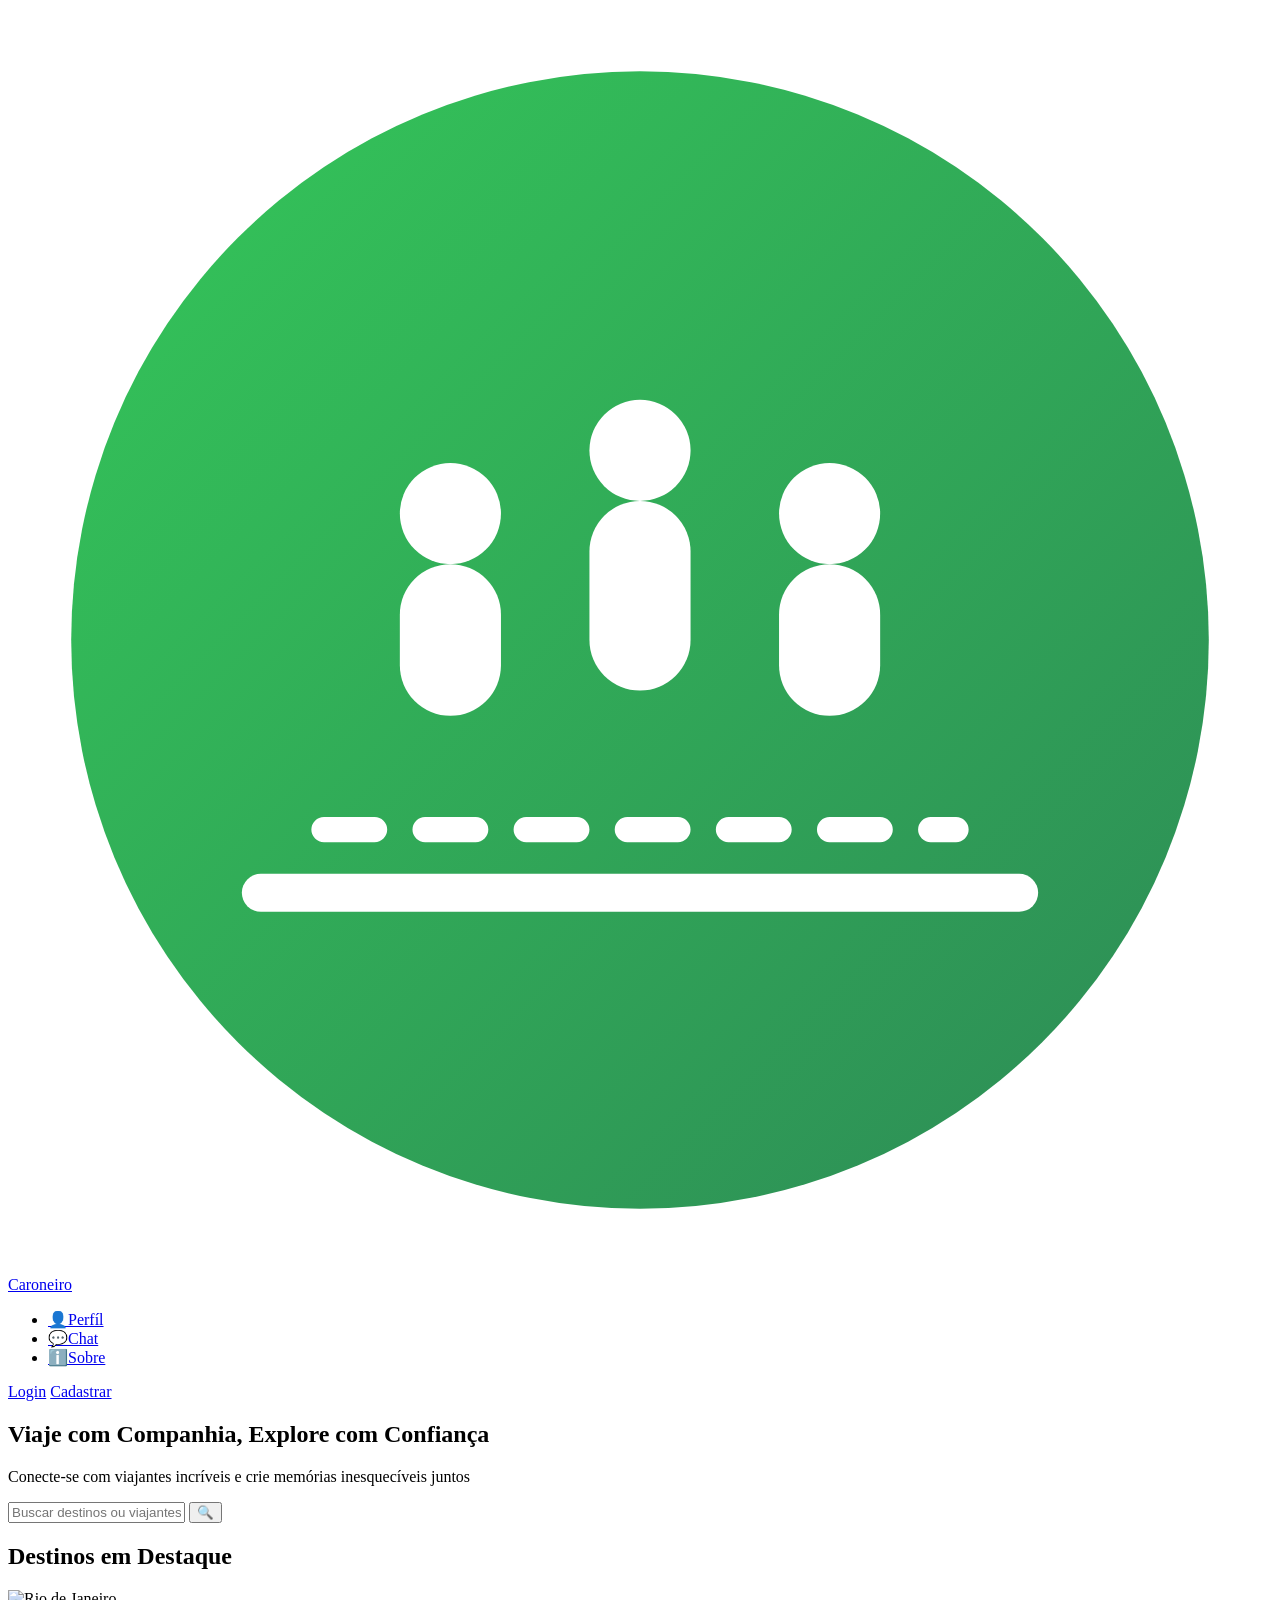
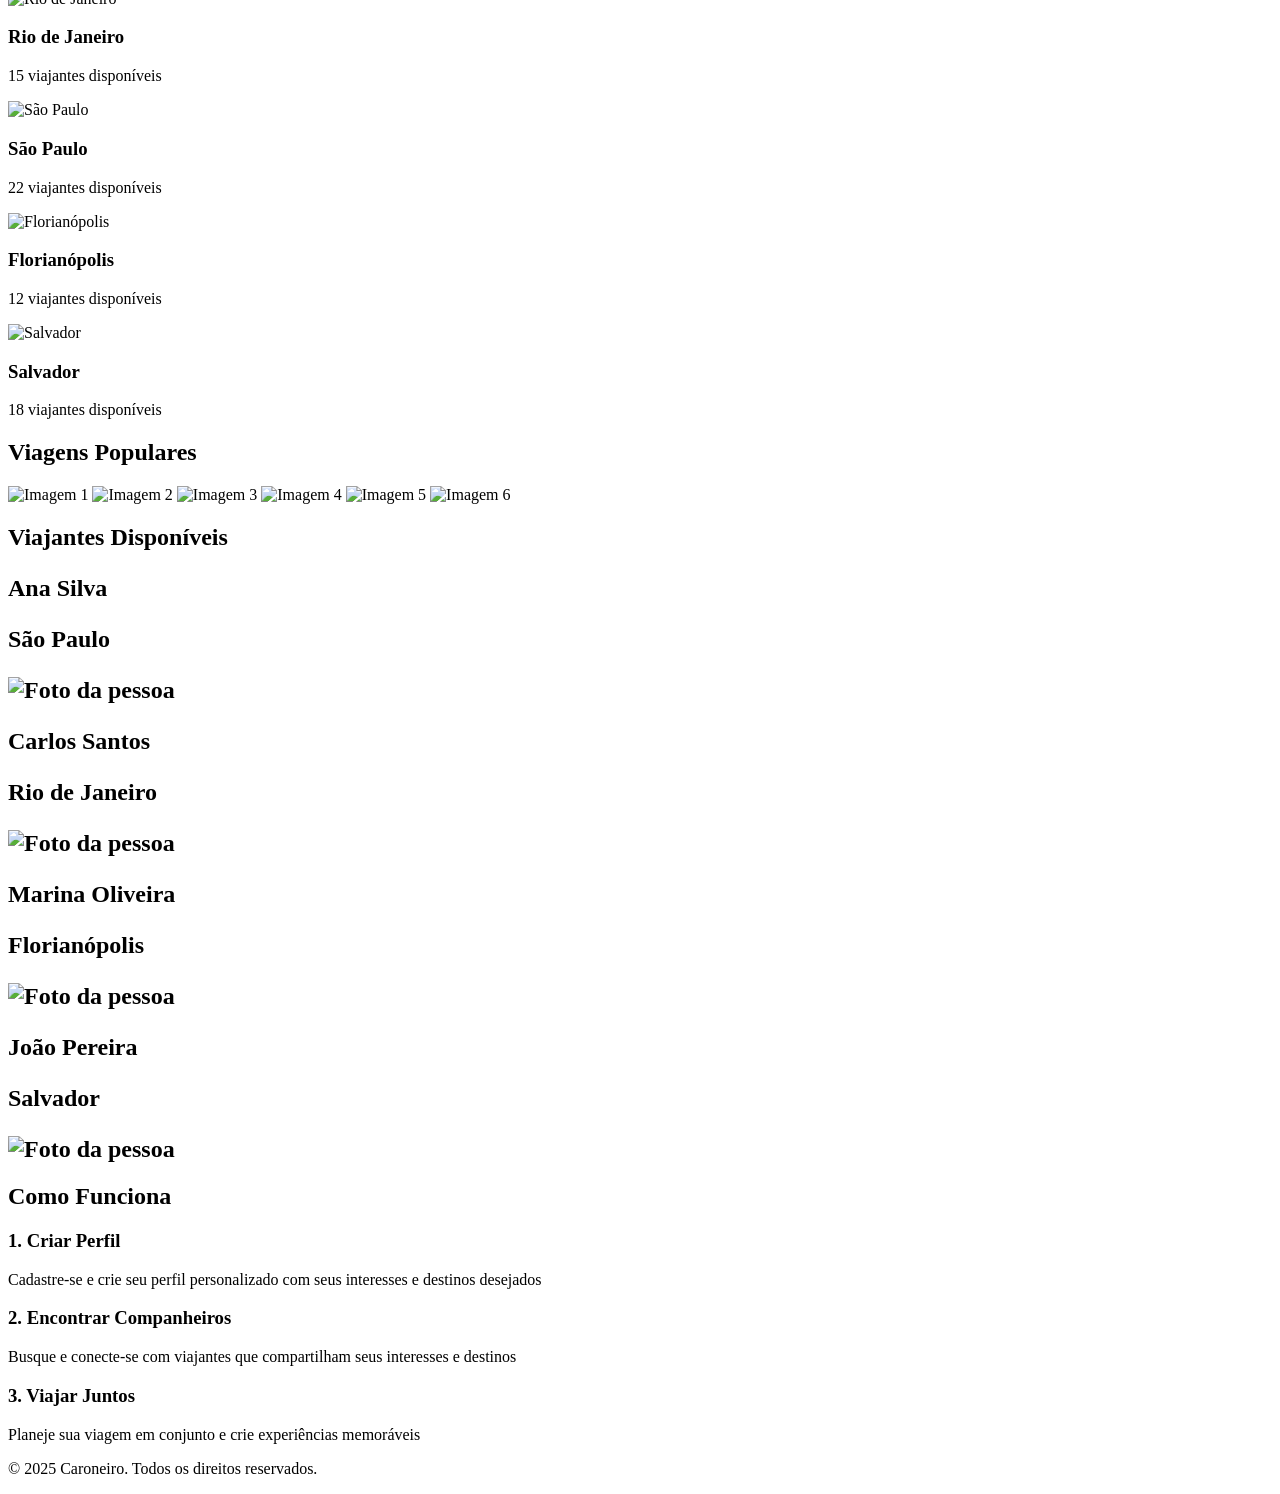
==== index.html @ 8390930e "Caroneiro 1.8" ====
<!DOCTYPE html>
<html lang="pt-br">
<head>
    <meta charset="UTF-8">
    <meta name="viewport" content="width=device-width, initial-scale=1.0">
    <title>Travel Companions - Encontre Companheiros de Viagem</title>
    <link rel="stylesheet" href="estilagem/css.css">
</head>
<body>
    <!-- Header -->
     <header>
        <div class="header-content">
            <a href="index.html" class="logo">
                <svg class="logo-svg" viewBox="0 0 100 100" fill="none" xmlns="http://www.w3.org/2000/svg">
                    <circle cx="50" cy="50" r="45" fill="url(#gradient)"/>
                    <circle cx="35" cy="40" r="4" fill="white"/>
                    <rect x="31" y="44" width="8" height="12" rx="4" fill="white"/>
                    <circle cx="50" cy="35" r="4" fill="white"/>
                    <rect x="46" y="39" width="8" height="15" rx="4" fill="white"/>
                    <circle cx="65" cy="40" r="4" fill="white"/>
                    <rect x="61" y="44" width="8" height="12" rx="4" fill="white"/>
                    <path d="M20 70 L80 70" stroke="white" stroke-width="3" stroke-linecap="round"/>
                    <path d="M25 65 L75 65" stroke="white" stroke-width="2" stroke-linecap="round" stroke-dasharray="4 4"/>
                    <defs>
                        <linearGradient id="gradient" x1="0%" y1="0%" x2="100%" y2="100%">
                            <stop offset="0%" stop-color="#34c759"/>
                            <stop offset="100%" stop-color="#2d8a56"/>
                        </linearGradient>
                    </defs>
                </svg>
                <div class="logo-text">Caroneiro</div>
            </a>

            <nav>
                <ul>
                    <li><a href="perfil.html"><span>👤</span><span>Perfíl</span></a></li>
                    <li><a href="chat.html"><span>💬</span><span>Chat</span></a></li>
                    <li><a href="Sobre-nos.html"><span>ℹ️</span><span>Sobre</span></a></li>
                </ul>
            </nav>

            <div class="header-buttons">
                <a href="login.html" class="btn-login">Login</a>
                <a href="cadastro.html" class="btn-cadastro">Cadastrar</a>
            </div>
        </div>
    </header>

    <!-- Banner Principal -->
    <section class="banner-principal">
        <div class="banner-content">
            <h1>Viaje com Companhia, Explore com Confiança</h1>
            <p>Conecte-se com viajantes incríveis e crie memórias inesquecíveis juntos</p>
            
            <!-- Campo de Busca -->
            <div class="search-container">
                <input type="text" placeholder="Buscar destinos ou viajantes...">
                <button type="submit">🔍</button>
            </div>
        </div>
    </section>

    <!-- Destinos em Destaque -->
    <section class="destinos-destaque">
        <h2>Destinos em Destaque</h2>
        <div class="container">
            <div class="destinos-grid">
                <div class="destino-card">
                    <img src="https://cdn.vaidepromo.com.br/blog/2024/09/Cristo-Redentor-Rio-de-Janeiro-min-1024x682.jpg" alt="Rio de Janeiro">
                    <h3>Rio de Janeiro</h3>
                    <p>15 viajantes disponíveis</p>
                </div>
                <div class="destino-card">
                    <img src="https://media.staticontent.com/media/pictures/09f6c604-fa70-401a-9257-89fcf38e07fb" alt="São Paulo">
                    <h3>São Paulo</h3>
                    <p>22 viajantes disponíveis</p>
                </div>
                <div class="destino-card">
                    <img src="https://cdn.jacadatravel.com/wp-content/uploads/2019/05/Florianopolis-AdobeStock_603394379-scaled.jpg" alt="Florianópolis">
                    <h3>Florianópolis</h3>
                    <p>12 viajantes disponíveis</p>
                </div>
                <div class="destino-card">
                    <img src="https://www.farejaviagens.com.br/wp-content/uploads/2024/10/Salvador-Submarino-Viagens.jpg" alt="Salvador">
                    <h3>Salvador</h3>
                    <p>18 viajantes disponíveis</p>
                </div>
            </div>
        </div>
    </section>

    <!-- Viagens Populares -->
    <section class="viagens-populares">
        <div class="container">
            <h2>Viagens Populares</h2>
            <div class="conteiner">
                <section class="imagens">
                    <img src="https://media.tacdn.com/media/attractions-splice-spp-674x446/11/7b/03/80.jpg" alt="Imagem 1">
                    <img src="https://www.portocidadaniaportuguesa.com.br/assets/userfiles/archives/60c0c3ee13c39.jpg" alt="Imagem 2">
                    <img src="https://oficinadeinverno.com.br/cdn/shop/articles/oficina-de-inverno-pontos-turisticos-da-italia-coliseu-capa.jpg?v=1660067717" alt="Imagem 3">
                    <img src="https://cdn.vaidepromo.com.br/blog/2024/09/Cristo-Redentor-Rio-de-Janeiro-min-1024x682.jpg" alt="Imagem 4">
                    <img src="https://uploads.dicasdaitalia.com.br/sites/11/2019/11/torre-de-pisa-1.jpg" alt="Imagem 5">
                    <img src="https://www.penaestrada.blog.br/wp-content/uploads/2022/10/pontos-turisticos-do-egito-09-1.jpg" alt="Imagem 6">
                </section>
            </div>
        </div>
    </section>
<h2>Viajantes Disponíveis</h2>
    <!-- Perfis de Viajantes -->
    <section class="viajantes-section">
        <div class="container">
            <h2
            <div class="conteiner-perfil">
                <div class="perfil">
                    <p>Ana Silva</p>
                    <p>São Paulo</p>
                    <img src="https://static1.purepeople.com.br/articles/9/21/73/19/@/2492864--tao-doce-tao-maravilhosa-a-mulher-mai-580x0-1.jpg" alt="Foto da pessoa">
                </div>
                <div class="perfil">
                    <p>Carlos Santos</p>
                    <p>Rio de Janeiro</p>
                    <img src="https://gente.globo.com/wp-content/uploads/2025/03/4877.png" alt="Foto da pessoa">
                </div>
                <div class="perfil">
                    <p>Marina Oliveira</p>
                    <p>Florianópolis</p>
                    <img src="https://midias.jornalcruzeiro.com.br/wp-content/uploads/2020/03/O-que-é-ser-mulher-hoje-0.jpg" alt="Foto da pessoa">
                </div>
                <div class="perfil">
                    <p>João Pereira</p>
                    <p>Salvador</p>
                    <img src="https://encrypted-tbn0.gstatic.com/images?q=tbn:ANd9GcSaquNCPHo40xSgj2l5QfnJ4BKVQ7A173AEHQ&s" alt="Foto da pessoa">
                </div>
            </div>
        </div>
    </section>

    <!-- Como Funciona -->
    <section class="sobre-nos">
        <h2>Como Funciona</h2>
        <div class="como-funciona">
            <div>
                <h3>1. Criar Perfil</h3>
                <p>Cadastre-se e crie seu perfil personalizado com seus interesses e destinos desejados</p>
            </div>
            <div>
                <h3>2. Encontrar Companheiros</h3>
                <p>Busque e conecte-se com viajantes que compartilham seus interesses e destinos</p>
            </div>
            <div>
                <h3>3. Viajar Juntos</h3>
                <p>Planeje sua viagem em conjunto e crie experiências memoráveis</p>
            </div>
        </div>
    </section>

    <!-- Footer -->
    <footer>
        <p>© 2025 Caroneiro. Todos os direitos reservados.</p>
    </footer>

    <script src="codagem/js.js"></script>
</body>
</html>
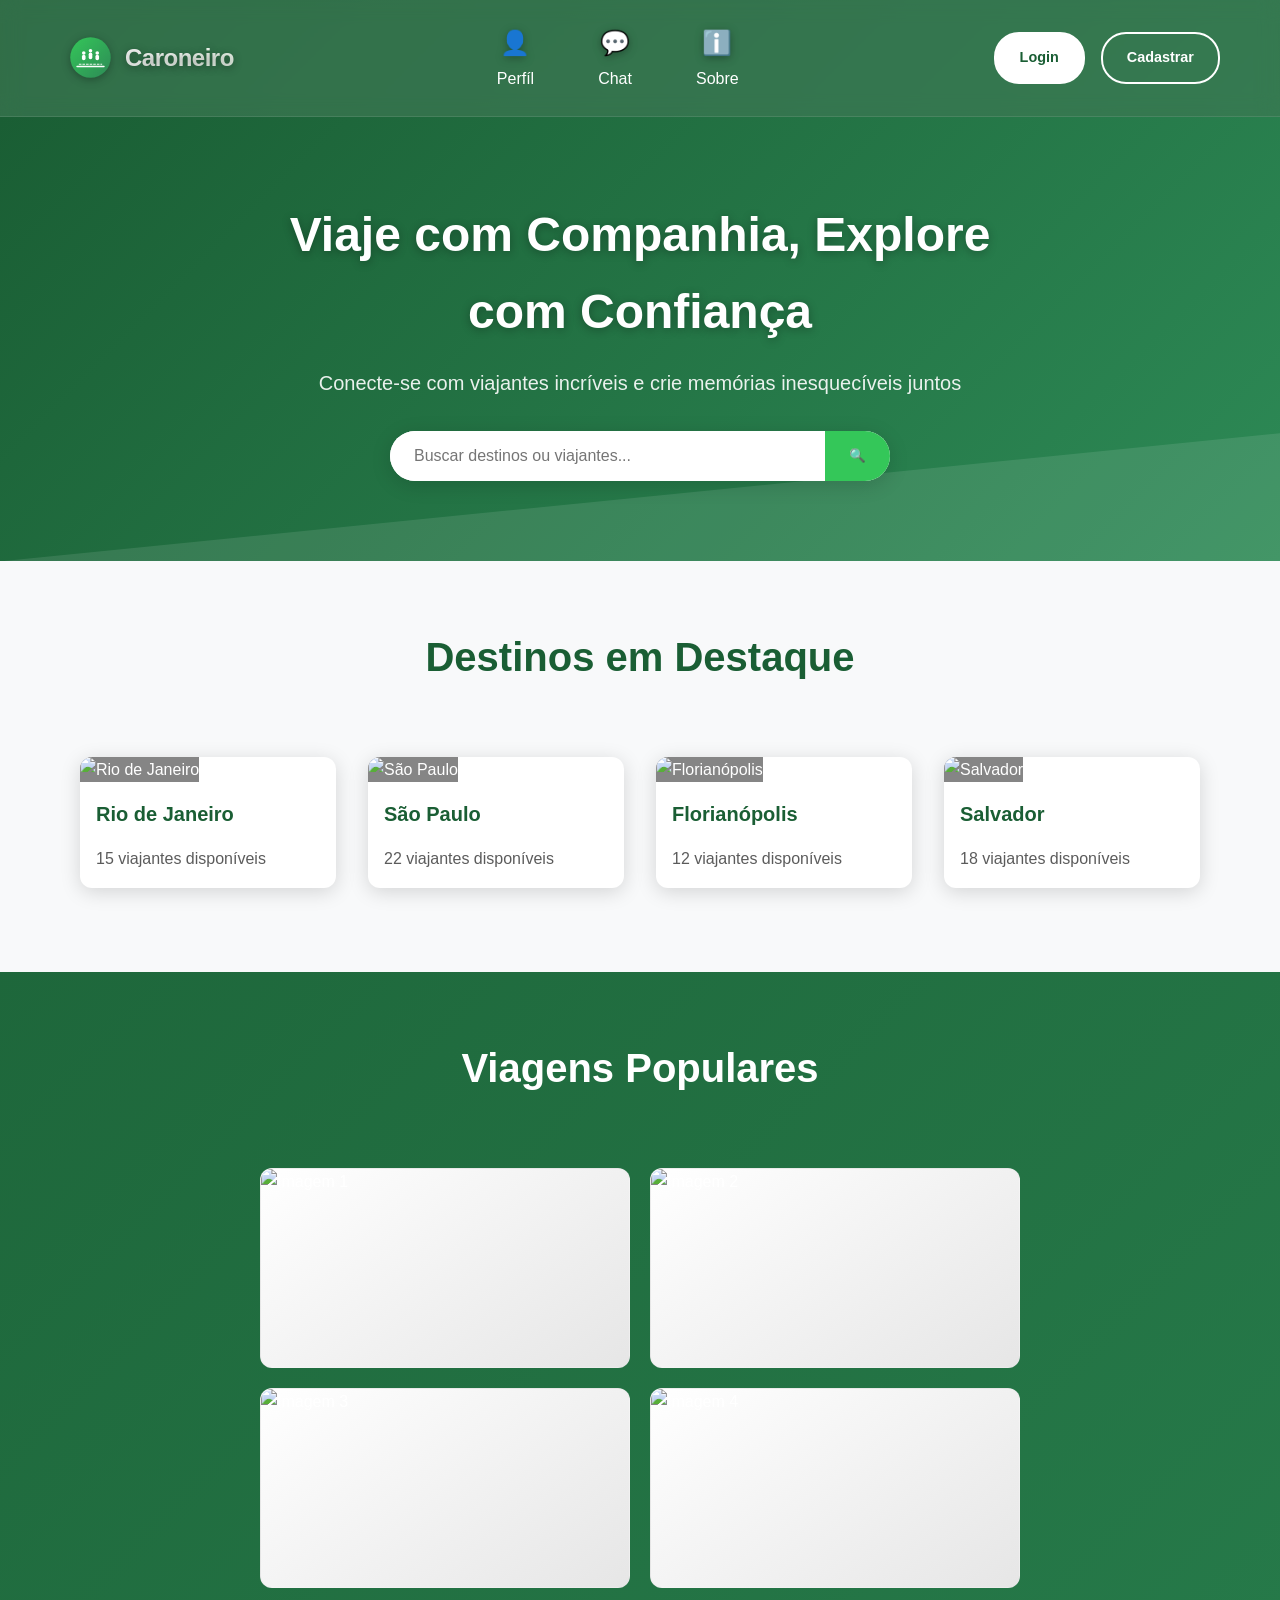
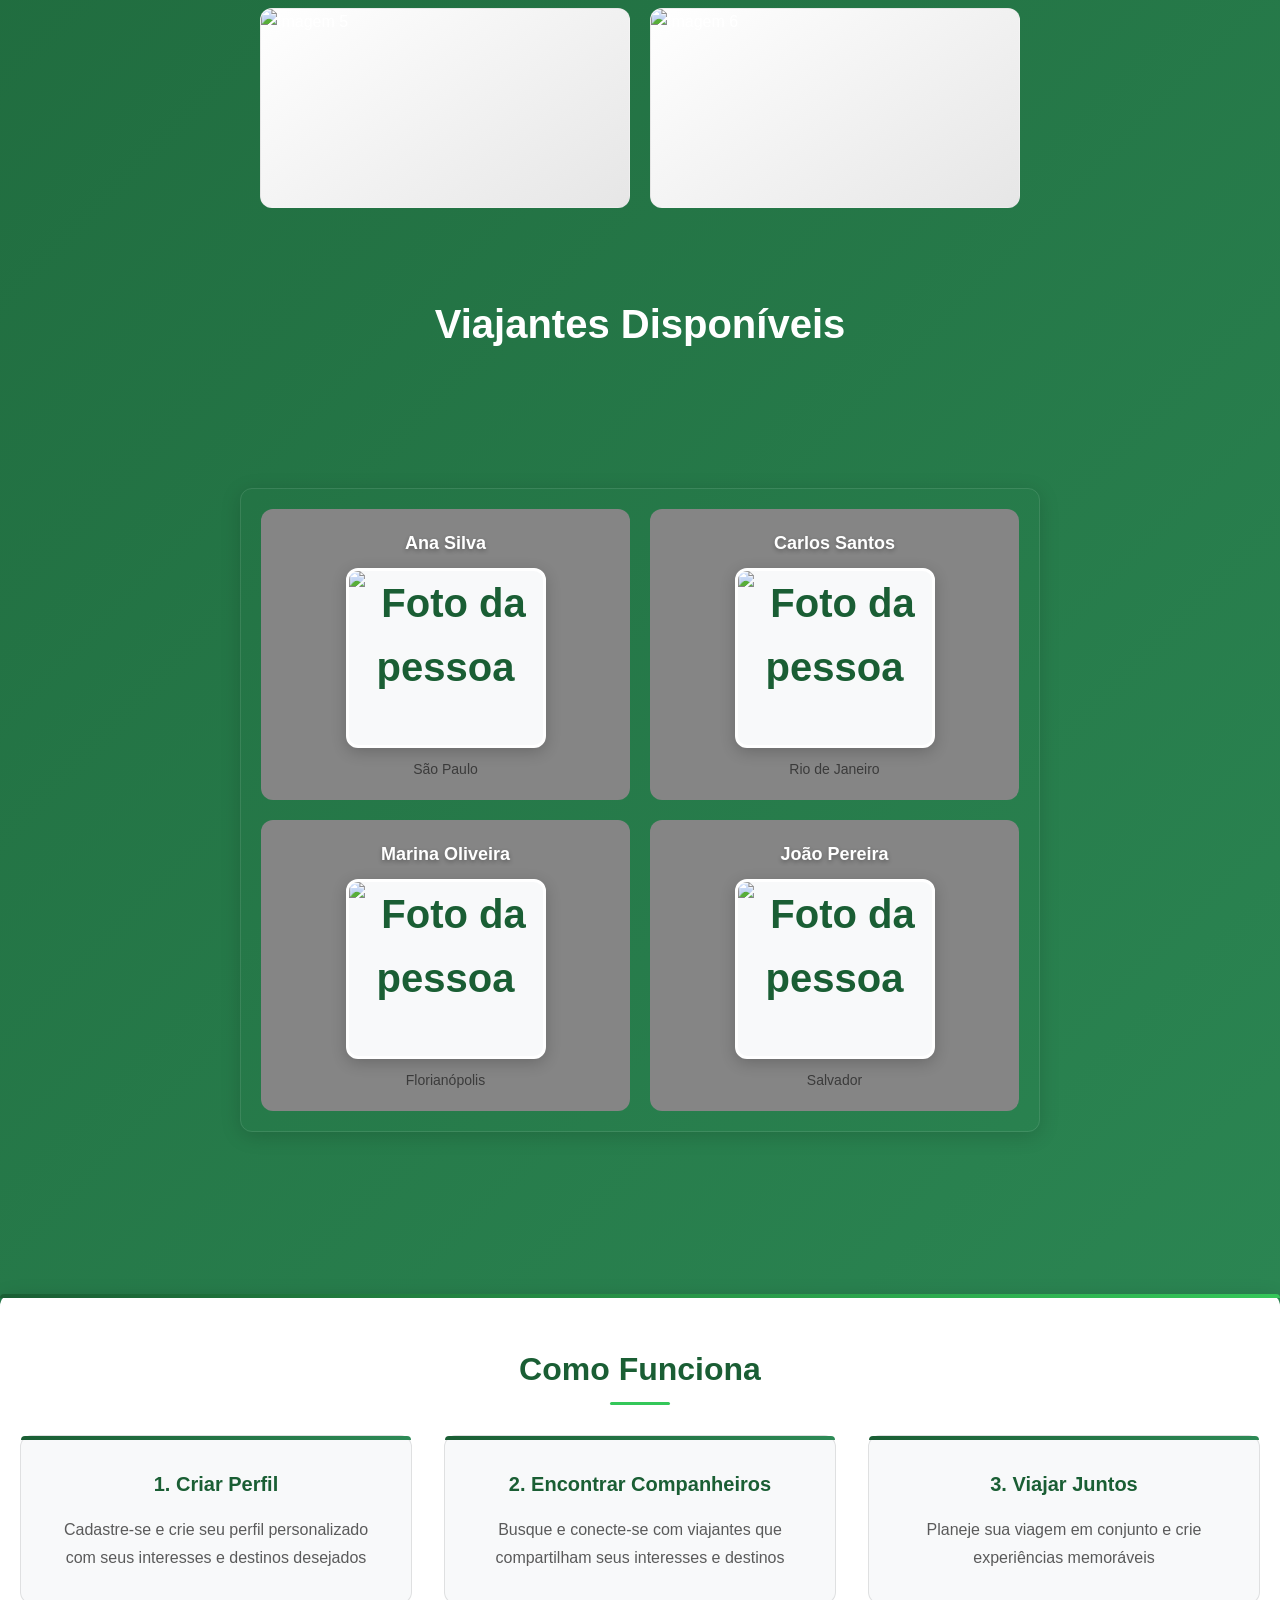
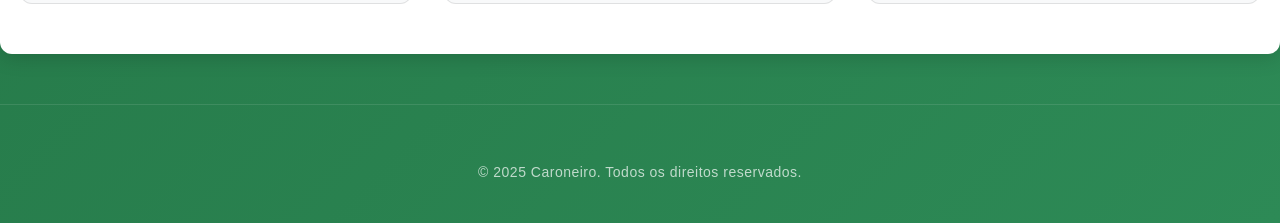
==== commit 62ec7376: "Caroneiro 1.15" ====
--- a/index.html
+++ b/index.html
@@ -4,7 +4,7 @@
     <meta charset="UTF-8">
     <meta name="viewport" content="width=device-width, initial-scale=1.0">
     <title>Travel Companions - Encontre Companheiros de Viagem</title>
-    <link rel="stylesheet" href="estilagem/css.css">
+    <link rel="stylesheet" href="css.css">
 </head>
 <body>
     <!-- Header -->
--- a/css.css
+++ b/css.css
@@ -0,0 +1,693 @@
+/* ===== RESET E VARIÁVEIS ===== */
+* {
+    margin: 0;
+    padding: 0;
+    box-sizing: border-box;
+}
+
+:root {
+    --primary-color: #1a5e34;
+    --secondary-color: #2d8a56;
+    --accent-color: #34c759;
+    --text-light: #ffffff;
+    --text-dark: #333333;
+    --bg-light: #f8f9fa;
+    --bg-dark: #050505;
+    --bg-gray: #858585;
+    --border-radius: 12px;
+    --shadow: 0 4px 20px rgba(0, 0, 0, 0.15);
+    --transition: all 0.3s cubic-bezier(0.4, 0, 0.2, 1);
+}
+
+body {
+    font-family: 'Segoe UI', Arial, sans-serif;
+    line-height: 1.6;
+    color: var(--text-light);
+    background: linear-gradient(135deg, var(--primary-color), var(--secondary-color));
+    min-height: 100vh;
+}
+
+.container {
+    max-width: 1200px;
+    margin: 0 auto;
+    padding: 0 20px;
+}
+
+/* ===== HEADER ===== */
+header {
+    background: rgba(255, 255, 255, 0.1);
+    backdrop-filter: blur(10px);
+    padding: 1rem 0;
+    position: sticky;
+    top: 0;
+    z-index: 100;
+    border-bottom: 1px solid rgba(255, 255, 255, 0.1);
+}
+
+.header-content {
+    display: flex;
+    align-items: center;
+    justify-content: space-between;
+    max-width: 1200px;
+    margin: 0 auto;
+    padding: 0 20px;
+}
+
+/* ===== LOGO ===== */
+.logo {
+    display: flex;
+    align-items: center;
+    gap: 0.75rem;
+    text-decoration: none;
+    transition: var(--transition);
+    padding: 0.5rem;
+    border-radius: var(--border-radius);
+}
+
+.logo:hover {
+    background: rgba(255, 255, 255, 0.1);
+    transform: translateY(-2px);
+}
+
+.logo-svg {
+    width: 45px;
+    height: 45px;
+    filter: drop-shadow(0 2px 4px rgba(0, 0, 0, 0.3));
+    transition: var(--transition);
+}
+
+.logo:hover .logo-svg {
+    transform: scale(1.1) rotate(5deg);
+}
+
+.logo-text {
+    font-size: 1.5rem;
+    font-weight: 800;
+    color: var(--text-light);
+    text-shadow: 0 2px 8px rgba(0, 0, 0, 0.4);
+    letter-spacing: -0.5px;
+    background: linear-gradient(135deg, var(--text-light), #e8f5e8);
+    -webkit-background-clip: text;
+    -webkit-text-fill-color: transparent;
+    background-clip: text;
+    transition: var(--transition);
+}
+
+.logo:hover .logo-text {
+    background: linear-gradient(135deg, var(--accent-color), #ffffff);
+    -webkit-background-clip: text;
+    -webkit-text-fill-color: transparent;
+    background-clip: text;
+}
+
+/* ===== NAVEGAÇÃO ===== */
+header nav ul {
+    list-style: none;
+    display: flex;
+    gap: 2rem;
+    margin: 0;
+    padding: 0;
+}
+
+header nav ul li a {
+    text-decoration: none;
+    color: var(--text-light);
+    display: flex;
+    flex-direction: column;
+    align-items: center;
+    font-size: 1rem;
+    padding: 0.5rem 1rem;
+    transition: var(--transition);
+    border-radius: var(--border-radius);
+}
+
+header nav ul li a:hover,
+header nav ul li a.active {
+    background-color: rgba(255, 255, 255, 0.1);
+    transform: translateY(-2px);
+}
+
+header nav ul li a span:first-child {
+    font-size: 1.5rem;
+    margin-bottom: 0.25rem;
+    filter: drop-shadow(0 2px 4px rgba(0, 0, 0, 0.3));
+}
+
+/* ===== BOTÕES HEADER ===== */
+.header-buttons {
+    display: flex;
+    align-items: center;
+    gap: 1rem;
+}
+
+.btn-login {
+    background: var(--text-light);
+    color: var(--primary-color);
+    border: 2px solid var(--text-light);
+    padding: 0.75rem 1.5rem;
+    border-radius: 25px;
+    font-weight: 600;
+    font-size: 0.9rem;
+    cursor: pointer;
+    transition: var(--transition);
+    text-decoration: none;
+    display: inline-block;
+    text-align: center;
+}
+
+.btn-login:hover {
+    background: transparent;
+    color: var(--text-light);
+    transform: translateY(-2px);
+    box-shadow: 0 4px 15px rgba(255, 255, 255, 0.2);
+}
+
+.btn-cadastro {
+    background: transparent;
+    color: var(--text-light);
+    border: 2px solid var(--text-light);
+    padding: 0.75rem 1.5rem;
+    border-radius: 25px;
+    font-weight: 600;
+    font-size: 0.9rem;
+    cursor: pointer;
+    transition: var(--transition);
+    text-decoration: none;
+    display: inline-block;
+    text-align: center;
+}
+
+.btn-cadastro:hover {
+    background: var(--text-light);
+    color: var(--primary-color);
+    transform: translateY(-2px);
+    box-shadow: 0 4px 15px rgba(255, 255, 255, 0.2);
+}
+
+/* ===== BANNER PRINCIPAL ===== */
+.banner-principal {
+    background: linear-gradient(135deg, var(--primary-color), var(--secondary-color));
+    padding: 4rem 2rem;
+    text-align: center;
+    position: relative;
+    overflow: hidden;
+}
+
+.banner-principal::before {
+    content: '';
+    position: absolute;
+    top: 0;
+    left: 0;
+    right: 0;
+    bottom: 0;
+    background: url('data:image/svg+xml,<svg xmlns="http://www.w3.org/2000/svg" viewBox="0 0 1000 100" fill="%23ffffff" opacity="0.1"><polygon points="1000,100 1000,0 0,100"/></svg>');
+    background-size: cover;
+}
+
+.banner-content {
+    position: relative;
+    z-index: 2;
+    max-width: 800px;
+    margin: 0 auto;
+    padding: 1rem;
+}
+
+.banner-principal h1 {
+    font-size: 3rem;
+    margin-bottom: 1rem;
+    background: transparent;
+    text-shadow: 0 2px 10px rgba(0, 0, 0, 0.3);
+}
+
+.banner-principal p {
+    font-size: 1.25rem;
+    margin-bottom: 2rem;
+    background: transparent;
+    opacity: 0.9;
+}
+
+.search-container {
+    display: flex;
+    max-width: 500px;
+    margin: 0 auto;
+    background: var(--text-light);
+    border-radius: 50px;
+    overflow: hidden;
+    box-shadow: var(--shadow);
+}
+
+.search-container input {
+    flex: 1;
+    padding: 1rem 1.5rem;
+    border: none;
+    outline: none;
+    font-size: 1rem;
+    background: var(--text-light);
+    color: var(--text-dark);
+}
+
+.search-container button {
+    padding: 1rem 1.5rem;
+    border: none;
+    background: var(--accent-color);
+    color: var(--text-light);
+    cursor: pointer;
+    transition: var(--transition);
+}
+
+.search-container button:hover {
+    background: var(--secondary-color);
+}
+
+/* ===== DESTINOS EM DESTAQUE ===== */
+.destinos-destaque {
+    padding: 4rem 0;
+    background: var(--bg-light);
+}
+
+
+.destinos-destaque h2 {
+    text-align: center;
+    font-size: 2.5rem;
+    margin-bottom: 3rem;
+    color: var(--primary-color);
+    background: transparent;
+}
+
+.destinos-grid {
+    display: grid;
+    grid-template-columns: repeat(auto-fit, minmax(250px, 1fr));
+    gap: 2rem;
+    padding: 1.25rem;
+}
+
+.destino-card {
+    background: var(--text-light);
+    border-radius: var(--border-radius);
+    overflow: hidden;
+    box-shadow: var(--shadow);
+    transition: var(--transition);
+    cursor: pointer;
+}
+
+.destino-card:hover {
+    transform: translateY(-5px);
+    box-shadow: 0 10px 30px rgba(0, 0, 0, 0.2);
+}
+
+.destino-card img {
+    width: 100%;
+    height: 200px;
+    object-fit: cover;
+    background: var(--bg-gray);
+}
+
+.destino-card h3 {
+    padding: 1rem;
+    color: var(--primary-color);
+    background: transparent;
+    font-size: 1.25rem;
+}
+
+.destino-card p {
+    padding: 0 1rem 1rem;
+    color: var(--text-dark);
+    background: transparent;
+    opacity: 0.8;
+}
+
+/* ===== VIAGENS POPULARES ===== */
+.viagens-populares {
+    padding: 4rem 0;
+}
+
+.viagens-populares h2 {
+    text-align: center;
+    font-size: 2.5rem;
+    margin-bottom: 3rem;
+    background: transparent;
+}
+
+/* ===== SEÇÃO DE IMAGENS ===== */
+.conteiner {
+    max-width: 800px;
+    margin: 0 auto;
+    padding: 1.25rem;
+    display: flex;
+    justify-content: center;
+}
+
+.imagens {
+    display: grid;
+    grid-template-columns: repeat(auto-fit, minmax(250px, 1fr));
+    gap: 1.25rem;
+    width: 100%;
+}
+
+.imagens img {
+    width: 100%;
+    height: 200px;
+    border-radius: var(--border-radius);
+    object-fit: cover;
+    background: linear-gradient(145deg, #ffffff, #e6e6e6);
+    border: 1px solid rgba(221, 221, 221, 0.3);
+    transition: var(--transition);
+    cursor: pointer;
+}
+
+.imagens img:hover {
+    transform: scale(1.03);
+    box-shadow: var(--shadow);
+    border-color: var(--accent-color);
+}
+
+/* ===== SEÇÃO VIAJANTES ===== */
+.viajantes-section {
+    padding: 4rem 0;
+}
+
+.viajantes-section h2 {
+    text-align: center;
+    font-size: 2.5rem;
+    margin-bottom: 3rem;
+    color: var(--primary-color);
+    background: transparent;
+}
+
+/* ===== SEÇÃO DE PERFIS ===== */
+.conteiner-perfil {
+    display: grid;
+    grid-template-columns: repeat(auto-fit, minmax(300px, 1fr));
+    gap: 1.25rem;
+    max-width: 800px;
+    margin: 1.25rem auto;
+    padding: 1.25rem;
+    background: var(--bg-dark);
+    border-radius: var(--border-radius);
+    box-shadow: var(--shadow);
+    border: 1px solid rgba(255, 255, 255, 0.1);
+}
+
+.perfil {
+    display: flex;
+    flex-direction: column;
+    align-items: center;
+    text-align: center;
+    background: var(--bg-gray);
+    padding: 1.25rem;
+    border-radius: var(--border-radius);
+    transition: var(--transition);
+    position: relative;
+    overflow: hidden;
+}
+
+.perfil::before {
+    content: '';
+    position: absolute;
+    top: 0;
+    left: -100%;
+    width: 100%;
+    height: 100%;
+    background: linear-gradient(90deg, transparent, rgba(255, 255, 255, 0.1), transparent);
+    transition: left 0.6s;
+}
+
+.perfil:hover::before {
+    left: 100%;
+}
+
+.perfil:hover {
+    transform: translateY(-5px);
+    box-shadow: 0 8px 25px rgba(0, 0, 0, 0.4);
+}
+
+.perfil p:first-child {
+    font-weight: 700;
+    margin-bottom: 0.625rem;
+    font-size: 1.125rem;
+    background: transparent;
+    order: 1;
+    color: var(--text-light);
+    text-shadow: 0 2px 4px rgba(0, 0, 0, 0.3);
+}
+
+.perfil p:nth-child(2) {
+    margin-top: 0.625rem;
+    color: var(--text-dark);
+    background: transparent;
+    font-size: 0.875rem;
+    order: 3;
+    font-weight: 500;
+    opacity: 0.9;
+}
+
+.perfil img {
+    width: 100%;
+    max-width: 200px;
+    height: 180px;
+    object-fit: cover;
+    border-radius: var(--border-radius);
+    background: var(--bg-light);
+    order: 2;
+    border: 3px solid var(--text-light);
+    box-shadow: 0 4px 15px rgba(0, 0, 0, 0.2);
+    transition: var(--transition);
+}
+
+.perfil:hover img {
+    border-color: var(--accent-color);
+    transform: scale(1.02);
+}
+
+/* ===== SEÇÃO SOBRE NÓS ===== */
+.sobre-nos {
+    max-width: 100%;
+    margin: 3.125rem auto;
+    background: var(--text-light);
+    padding: 3.125rem 1.25rem;
+    border-radius: var(--border-radius);
+    box-shadow: var(--shadow);
+    position: relative;
+}
+
+.sobre-nos::before {
+    content: '';
+    position: absolute;
+    top: 0;
+    left: 0;
+    right: 0;
+    height: 4px;
+    background: linear-gradient(90deg, var(--primary-color), var(--accent-color));
+    border-radius: var(--border-radius) var(--border-radius) 0 0;
+}
+
+.sobre-nos h2 {
+    text-align: center;
+    font-size: 2rem;
+    margin-bottom: 2.5rem;
+    background: transparent;
+    color: var(--primary-color);
+    font-weight: 700;
+    position: relative;
+}
+
+.sobre-nos h2::after {
+    content: '';
+    position: absolute;
+    bottom: -10px;
+    left: 50%;
+    transform: translateX(-50%);
+    width: 60px;
+    height: 3px;
+    background: var(--accent-color);
+    border-radius: 2px;
+}
+
+.sobre-nos .como-funciona {
+    display: grid;
+    grid-template-columns: repeat(auto-fit, minmax(300px, 1fr));
+    background: transparent;
+    gap: 2rem;
+}
+
+.sobre-nos .como-funciona > div {
+    display: flex;
+    flex-direction: column;
+    padding: 2rem;
+    border: 1px solid rgba(0, 0, 0, 0.1);
+    border-radius: var(--border-radius);
+    transition: var(--transition);
+    background: var(--bg-light);
+    position: relative;
+}
+
+.sobre-nos .como-funciona > div::before {
+    content: '';
+    position: absolute;
+    top: 0;
+    left: 0;
+    width: 100%;
+    height: 4px;
+    background: linear-gradient(90deg, var(--primary-color), var(--secondary-color));
+    border-radius: var(--border-radius) var(--border-radius) 0 0;
+}
+
+.sobre-nos .como-funciona > div:hover {
+    transform: translateY(-5px);
+    box-shadow: 0 10px 30px rgba(0, 0, 0, 0.15);
+    border-color: var(--accent-color);
+}
+
+.sobre-nos .como-funciona h3 {
+    font-size: 1.25rem;
+    margin-bottom: 1rem;
+    background: transparent;
+    text-align: center;
+    color: var(--primary-color);
+    font-weight: 600;
+}
+
+.sobre-nos .como-funciona p {
+    line-height: 1.7;
+    text-align: center;
+    background: transparent;
+    color: var(--text-dark);
+    opacity: 0.8;
+}
+
+hr {
+    border: none;
+    border-top: 1px solid rgba(0, 0, 0, 0.2);
+    margin: 0.625rem 0;
+}
+
+/* ===== FOOTER ===== */
+footer {
+    text-align: center;
+    padding: 2.5rem 1.25rem;
+    margin-top: 3.125rem;
+    color: var(--text-light);
+    border-top: 1px solid rgba(255, 255, 255, 0.1);
+}
+
+footer .redes-sociais {
+    display: flex;
+    justify-content: center;
+    gap: 1.5rem;
+    margin-bottom: 1.25rem;
+}
+
+footer .redes-sociais span {
+    font-size: 1.5rem;
+    transition: var(--transition);
+    cursor: pointer;
+    filter: drop-shadow(0 2px 4px rgba(0, 0, 0, 0.3));
+}
+
+footer .redes-sociais span:hover {
+    transform: scale(1.2) translateY(-2px);
+    filter: drop-shadow(0 4px 8px rgba(0, 0, 0, 0.4));
+}
+
+footer p {
+    margin-top: 1rem;
+    font-size: 0.875rem;
+    opacity: 0.7;
+    letter-spacing: 0.5px;
+}
+
+/* ===== RESPONSIVIDADE ===== */
+@media (max-width: 768px) {
+    .header-content {
+        flex-direction: column;
+        gap: 1rem;
+        padding: 1rem;
+    }
+
+    header nav ul {
+        gap: 1rem;
+    }
+
+    .banner-principal h1 {
+        font-size: 2.5rem;
+    }
+
+    .banner-principal p {
+        font-size: 1.1rem;
+    }
+
+    .imagens {
+        grid-template-columns: 1fr;
+    }
+
+    .conteiner-perfil {
+        grid-template-columns: 1fr;
+        padding: 1rem;
+    }
+
+    .sobre-nos .como-funciona {
+        grid-template-columns: 1fr;
+    }
+
+    .destinos-grid {
+        grid-template-columns: 1fr;
+    }
+
+    .header-buttons {
+        gap: 0.5rem;
+    }
+}
+
+@media (max-width: 480px) {
+    .header-content {
+        gap: 0.5rem;
+        padding: 0.5rem;
+    }
+
+    header nav ul {
+        gap: 0.5rem;
+    }
+
+    header nav ul li a {
+        padding: 0.5rem;
+        font-size: 0.8rem;
+    }
+
+    header nav ul li a span:first-child {
+        font-size: 1.2rem;
+    }
+
+    .banner-principal {
+        padding: 3rem 1rem;
+    }
+
+    .banner-principal h1 {
+        font-size: 2rem;
+    }
+
+    .search-container {
+        flex-direction: column;
+        border-radius: var(--border-radius);
+    }
+
+    .search-container input,
+    .search-container button {
+        border-radius: 0;
+    }
+
+    .header-buttons {
+        gap: 0.5rem;
+    }
+
+    .btn-login,
+    .btn-cadastro {
+        padding: 0.6rem 1rem;
+        font-size: 0.8rem;
+    }
+}
+
+h2 {
+    text-align: center;
+    font-size: 2.5rem;
+    margin-bottom: 3rem;
+}
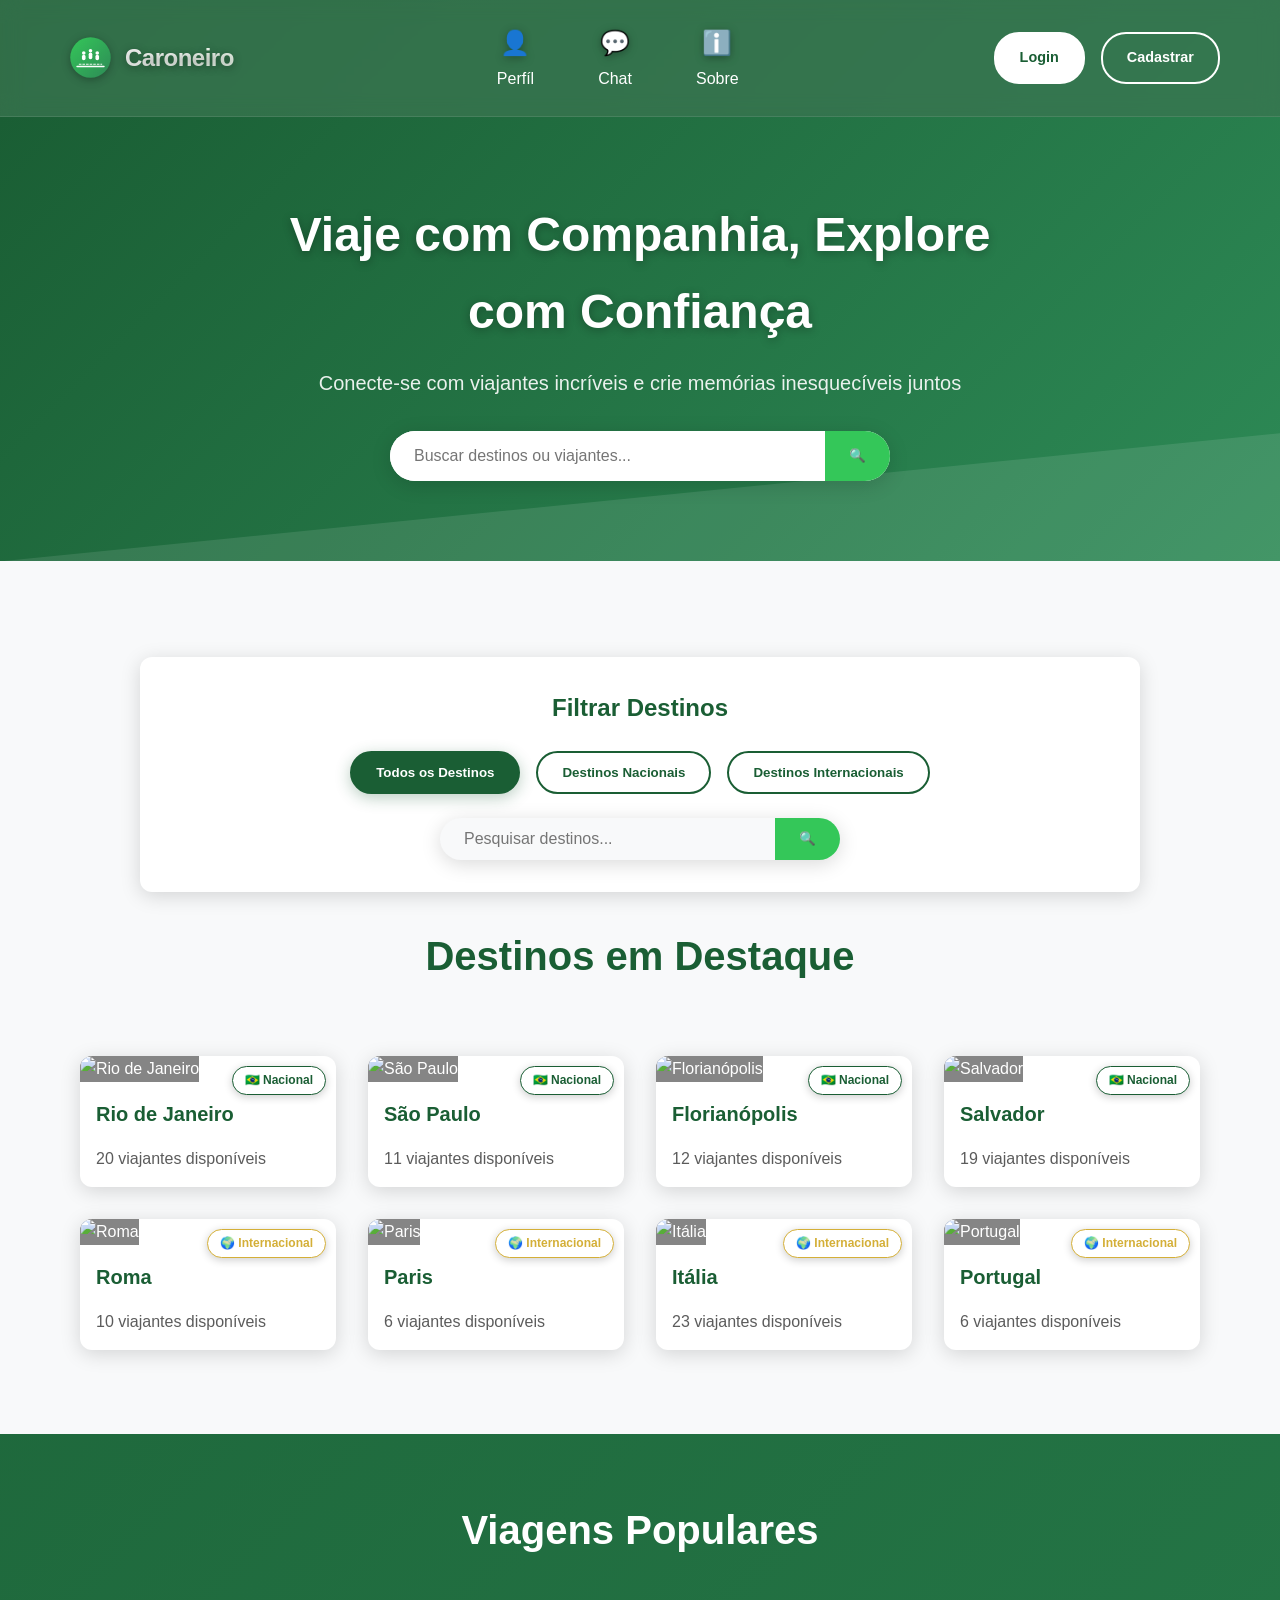
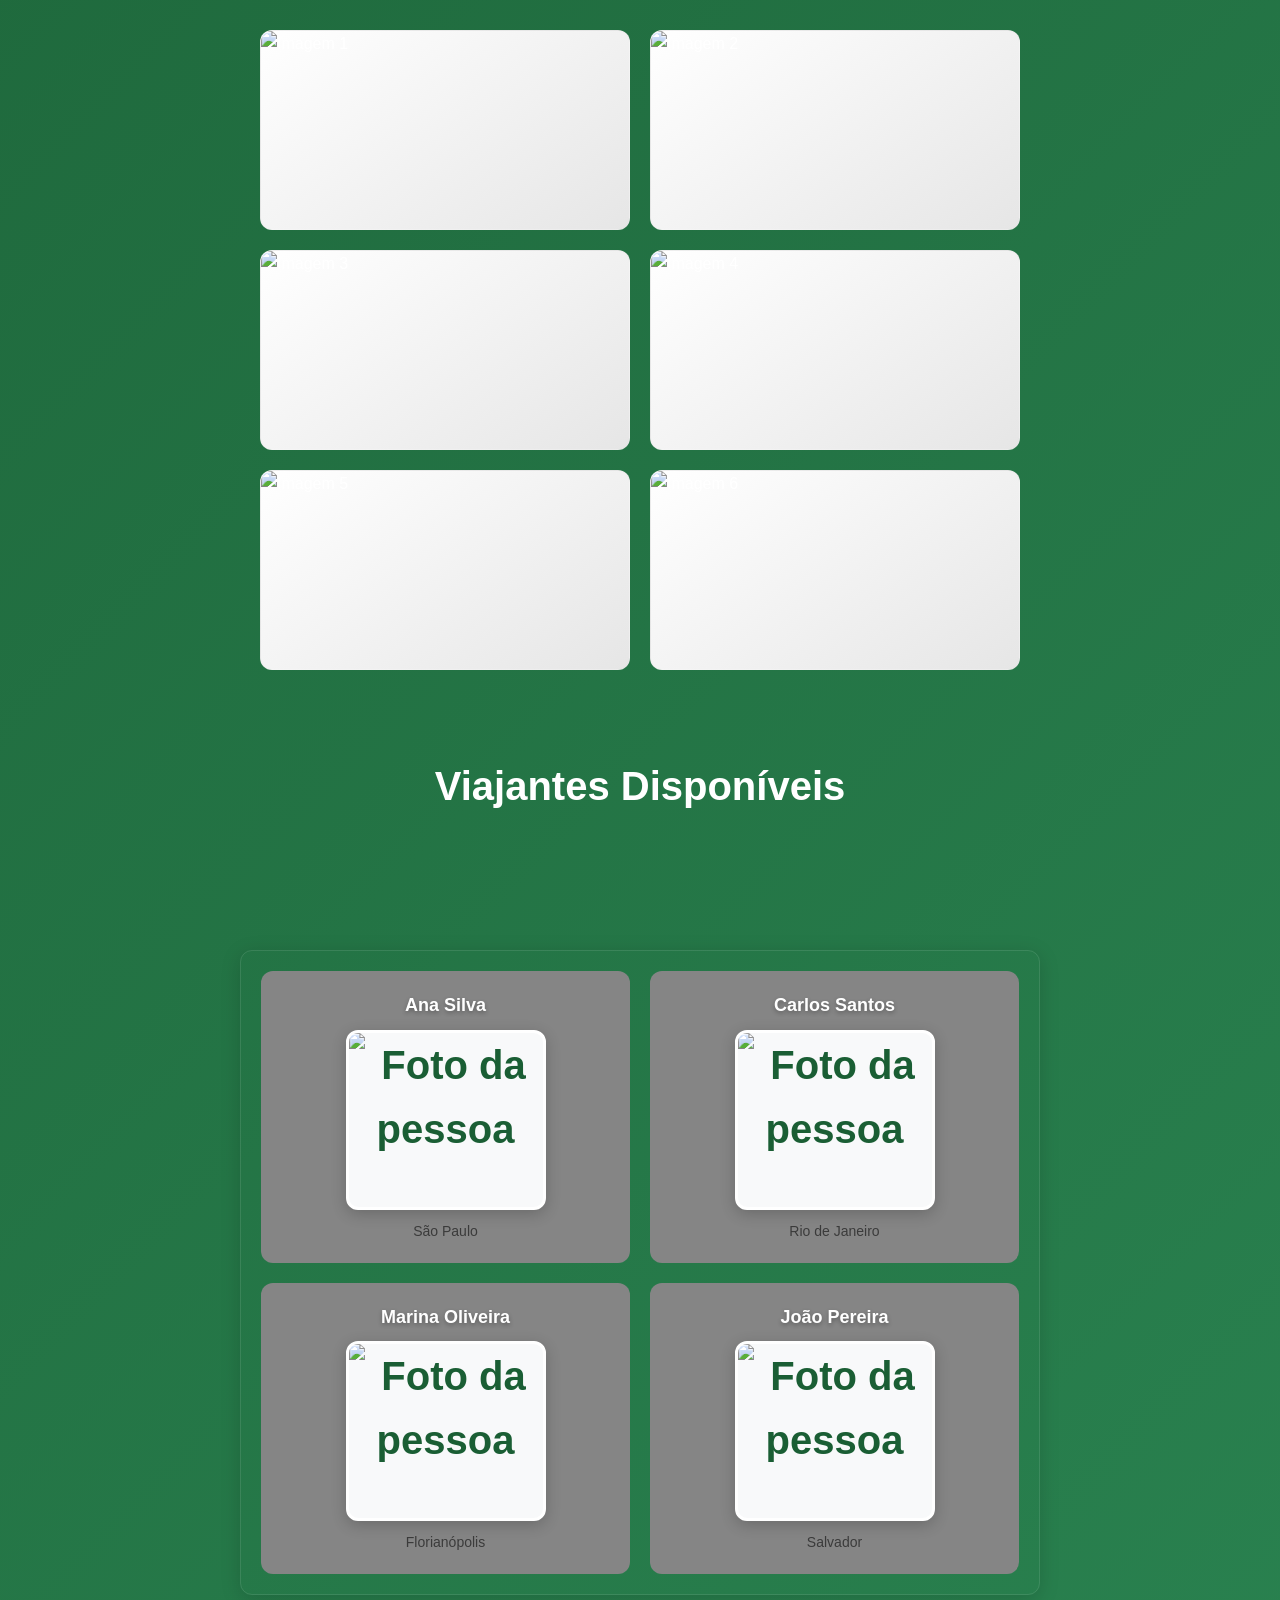
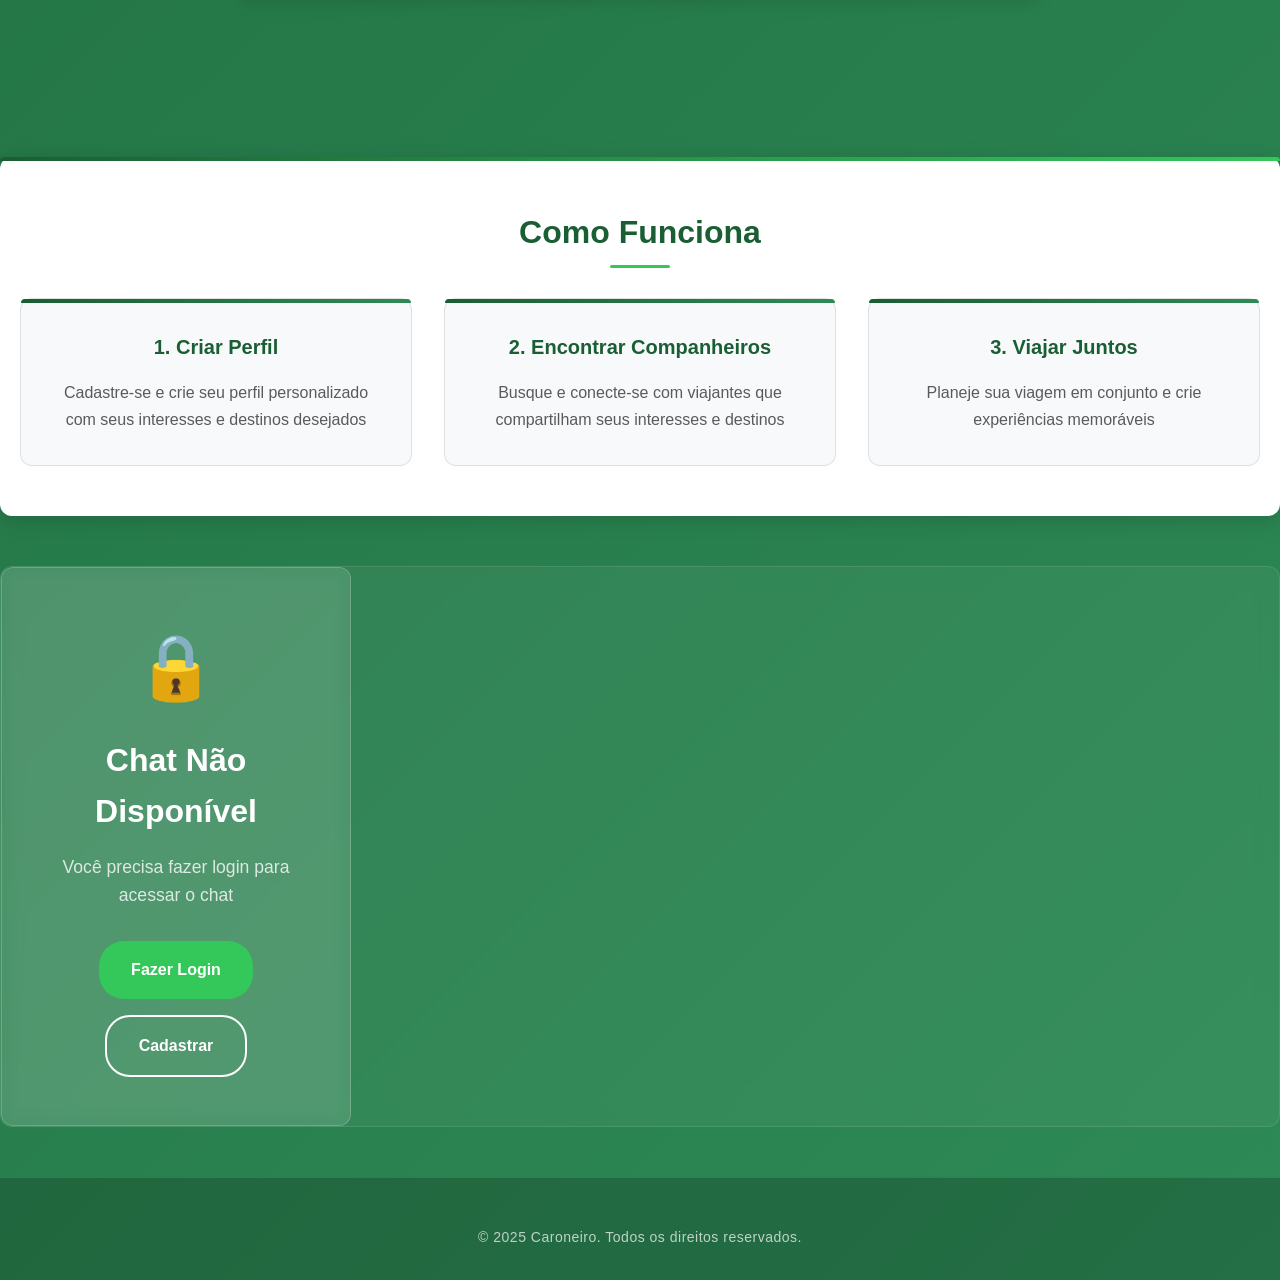
==== commit 50c89d7c: "Caroneiro 1.16" ====
--- a/index.html
+++ b/index.html
@@ -1,30 +1,33 @@
 <!DOCTYPE html>
 <html lang="pt-br">
+
 <head>
     <meta charset="UTF-8">
     <meta name="viewport" content="width=device-width, initial-scale=1.0">
     <title>Travel Companions - Encontre Companheiros de Viagem</title>
     <link rel="stylesheet" href="css.css">
 </head>
+
 <body>
     <!-- Header -->
-     <header>
+    <header>
         <div class="header-content">
             <a href="index.html" class="logo">
                 <svg class="logo-svg" viewBox="0 0 100 100" fill="none" xmlns="http://www.w3.org/2000/svg">
-                    <circle cx="50" cy="50" r="45" fill="url(#gradient)"/>
-                    <circle cx="35" cy="40" r="4" fill="white"/>
-                    <rect x="31" y="44" width="8" height="12" rx="4" fill="white"/>
-                    <circle cx="50" cy="35" r="4" fill="white"/>
-                    <rect x="46" y="39" width="8" height="15" rx="4" fill="white"/>
-                    <circle cx="65" cy="40" r="4" fill="white"/>
-                    <rect x="61" y="44" width="8" height="12" rx="4" fill="white"/>
-                    <path d="M20 70 L80 70" stroke="white" stroke-width="3" stroke-linecap="round"/>
-                    <path d="M25 65 L75 65" stroke="white" stroke-width="2" stroke-linecap="round" stroke-dasharray="4 4"/>
+                    <circle cx="50" cy="50" r="45" fill="url(#gradient)" />
+                    <circle cx="35" cy="40" r="4" fill="white" />
+                    <rect x="31" y="44" width="8" height="12" rx="4" fill="white" />
+                    <circle cx="50" cy="35" r="4" fill="white" />
+                    <rect x="46" y="39" width="8" height="15" rx="4" fill="white" />
+                    <circle cx="65" cy="40" r="4" fill="white" />
+                    <rect x="61" y="44" width="8" height="12" rx="4" fill="white" />
+                    <path d="M20 70 L80 70" stroke="white" stroke-width="3" stroke-linecap="round" />
+                    <path d="M25 65 L75 65" stroke="white" stroke-width="2" stroke-linecap="round"
+                        stroke-dasharray="4 4" />
                     <defs>
                         <linearGradient id="gradient" x1="0%" y1="0%" x2="100%" y2="100%">
-                            <stop offset="0%" stop-color="#34c759"/>
-                            <stop offset="100%" stop-color="#2d8a56"/>
+                            <stop offset="0%" stop-color="#34c759" />
+                            <stop offset="100%" stop-color="#2d8a56" />
                         </linearGradient>
                     </defs>
                 </svg>
@@ -34,7 +37,7 @@
             <nav>
                 <ul>
                     <li><a href="perfil.html"><span>👤</span><span>Perfíl</span></a></li>
-                    <li><a href="chat.html"><span>💬</span><span>Chat</span></a></li>
+                    <li><a href="Chat.html"><span>💬</span><span>Chat</span></a></li>
                     <li><a href="Sobre-nos.html"><span>ℹ️</span><span>Sobre</span></a></li>
                 </ul>
             </nav>
@@ -51,7 +54,7 @@
         <div class="banner-content">
             <h1>Viaje com Companhia, Explore com Confiança</h1>
             <p>Conecte-se com viajantes incríveis e crie memórias inesquecíveis juntos</p>
-            
+
             <!-- Campo de Busca -->
             <div class="search-container">
                 <input type="text" placeholder="Buscar destinos ou viajantes...">
@@ -66,22 +69,26 @@
         <div class="container">
             <div class="destinos-grid">
                 <div class="destino-card">
-                    <img src="https://cdn.vaidepromo.com.br/blog/2024/09/Cristo-Redentor-Rio-de-Janeiro-min-1024x682.jpg" alt="Rio de Janeiro">
+                    <img src="https://cdn.vaidepromo.com.br/blog/2024/09/Cristo-Redentor-Rio-de-Janeiro-min-1024x682.jpg"
+                        alt="Rio de Janeiro">
                     <h3>Rio de Janeiro</h3>
                     <p>15 viajantes disponíveis</p>
                 </div>
                 <div class="destino-card">
-                    <img src="https://media.staticontent.com/media/pictures/09f6c604-fa70-401a-9257-89fcf38e07fb" alt="São Paulo">
+                    <img src="https://media.staticontent.com/media/pictures/09f6c604-fa70-401a-9257-89fcf38e07fb"
+                        alt="São Paulo">
                     <h3>São Paulo</h3>
                     <p>22 viajantes disponíveis</p>
                 </div>
                 <div class="destino-card">
-                    <img src="https://cdn.jacadatravel.com/wp-content/uploads/2019/05/Florianopolis-AdobeStock_603394379-scaled.jpg" alt="Florianópolis">
+                    <img src="https://cdn.jacadatravel.com/wp-content/uploads/2019/05/Florianopolis-AdobeStock_603394379-scaled.jpg"
+                        alt="Florianópolis">
                     <h3>Florianópolis</h3>
                     <p>12 viajantes disponíveis</p>
                 </div>
                 <div class="destino-card">
-                    <img src="https://www.farejaviagens.com.br/wp-content/uploads/2024/10/Salvador-Submarino-Viagens.jpg" alt="Salvador">
+                    <img src="https://www.farejaviagens.com.br/wp-content/uploads/2024/10/Salvador-Submarino-Viagens.jpg"
+                        alt="Salvador">
                     <h3>Salvador</h3>
                     <p>18 viajantes disponíveis</p>
                 </div>
@@ -95,26 +102,31 @@
             <h2>Viagens Populares</h2>
             <div class="conteiner">
                 <section class="imagens">
-                    <img src="https://media.tacdn.com/media/attractions-splice-spp-674x446/11/7b/03/80.jpg" alt="Imagem 1">
-                    <img src="https://www.portocidadaniaportuguesa.com.br/assets/userfiles/archives/60c0c3ee13c39.jpg" alt="Imagem 2">
-                    <img src="https://oficinadeinverno.com.br/cdn/shop/articles/oficina-de-inverno-pontos-turisticos-da-italia-coliseu-capa.jpg?v=1660067717" alt="Imagem 3">
-                    <img src="https://cdn.vaidepromo.com.br/blog/2024/09/Cristo-Redentor-Rio-de-Janeiro-min-1024x682.jpg" alt="Imagem 4">
+                    <img src="https://media.tacdn.com/media/attractions-splice-spp-674x446/11/7b/03/80.jpg"
+                        alt="Imagem 1">
+                    <img src="https://www.portocidadaniaportuguesa.com.br/assets/userfiles/archives/60c0c3ee13c39.jpg"
+                        alt="Imagem 2">
+                    <img src="https://oficinadeinverno.com.br/cdn/shop/articles/oficina-de-inverno-pontos-turisticos-da-italia-coliseu-capa.jpg?v=1660067717"
+                        alt="Imagem 3">
+                    <img src="https://cdn.vaidepromo.com.br/blog/2024/09/Cristo-Redentor-Rio-de-Janeiro-min-1024x682.jpg"
+                        alt="Imagem 4">
                     <img src="https://uploads.dicasdaitalia.com.br/sites/11/2019/11/torre-de-pisa-1.jpg" alt="Imagem 5">
-                    <img src="https://www.penaestrada.blog.br/wp-content/uploads/2022/10/pontos-turisticos-do-egito-09-1.jpg" alt="Imagem 6">
+                    <img src="https://www.penaestrada.blog.br/wp-content/uploads/2022/10/pontos-turisticos-do-egito-09-1.jpg"
+                        alt="Imagem 6">
                 </section>
             </div>
         </div>
     </section>
-<h2>Viajantes Disponíveis</h2>
+    <h2>Viajantes Disponíveis</h2>
     <!-- Perfis de Viajantes -->
     <section class="viajantes-section">
         <div class="container">
-            <h2
-            <div class="conteiner-perfil">
+            <h2 <div class="conteiner-perfil">
                 <div class="perfil">
                     <p>Ana Silva</p>
                     <p>São Paulo</p>
-                    <img src="https://static1.purepeople.com.br/articles/9/21/73/19/@/2492864--tao-doce-tao-maravilhosa-a-mulher-mai-580x0-1.jpg" alt="Foto da pessoa">
+                    <img src="https://static1.purepeople.com.br/articles/9/21/73/19/@/2492864--tao-doce-tao-maravilhosa-a-mulher-mai-580x0-1.jpg"
+                        alt="Foto da pessoa">
                 </div>
                 <div class="perfil">
                     <p>Carlos Santos</p>
@@ -124,14 +136,16 @@
                 <div class="perfil">
                     <p>Marina Oliveira</p>
                     <p>Florianópolis</p>
-                    <img src="https://midias.jornalcruzeiro.com.br/wp-content/uploads/2020/03/O-que-é-ser-mulher-hoje-0.jpg" alt="Foto da pessoa">
+                    <img src="https://midias.jornalcruzeiro.com.br/wp-content/uploads/2020/03/O-que-é-ser-mulher-hoje-0.jpg"
+                        alt="Foto da pessoa">
                 </div>
                 <div class="perfil">
                     <p>João Pereira</p>
                     <p>Salvador</p>
-                    <img src="https://encrypted-tbn0.gstatic.com/images?q=tbn:ANd9GcSaquNCPHo40xSgj2l5QfnJ4BKVQ7A173AEHQ&s" alt="Foto da pessoa">
+                    <img src="https://encrypted-tbn0.gstatic.com/images?q=tbn:ANd9GcSaquNCPHo40xSgj2l5QfnJ4BKVQ7A173AEHQ&s"
+                        alt="Foto da pessoa">
                 </div>
-            </div>
+        </div>
         </div>
     </section>
 
@@ -154,11 +168,21 @@
         </div>
     </section>
 
+    <link rel="stylesheet" href="chat.css">
+    <script src="chat.js"></script>
+        <div class="chat-container" id="chatContainer">
+            <!-- Conteúdo carregado dinamicamente -->
+        </div>
+    </script>
+    </link>
+
     <!-- Footer -->
     <footer>
         <p>© 2025 Caroneiro. Todos os direitos reservados.</p>
     </footer>
 
-    <script src="codagem/js.js"></script>
+    <script src="js.js"></script>
+
 </body>
+
 </html>
--- a/chat.css
+++ b/chat.css
@@ -0,0 +1,926 @@
+/* ===== VARIÁVEIS E RESET ===== */
+:root {
+    --primary-color: #1a5e34;
+    --secondary-color: #2d8a56;
+    --accent-color: #34c759;
+    --text-light: #ffffff;
+    --text-dark: #333333;
+    --bg-light: #f8f9fa;
+    --bg-dark: #050505;
+    --bg-gray: #858585;
+    --border-radius: 12px;
+    --shadow: 0 4px 20px rgba(0, 0, 0, 0.15);
+    --transition: all 0.3s cubic-bezier(0.4, 0, 0.2, 1);
+    --chat-bg: rgba(255, 255, 255, 0.05);
+}
+
+* {
+    margin: 0;
+    padding: 0;
+    box-sizing: border-box;
+}
+
+body {
+    font-family: 'Segoe UI', Arial, sans-serif;
+    line-height: 1.6;
+    color: var(--text-light);
+    background: linear-gradient(135deg, var(--primary-color), var(--secondary-color));
+    min-height: 100vh;
+}
+
+.container {
+    max-width: 1200px;
+    margin: 0 auto;
+    padding: 0 20px;
+}
+
+/* ===== HEADER ===== */
+header {
+    background: rgba(255, 255, 255, 0.1);
+    backdrop-filter: blur(10px);
+    padding: 1rem 0;
+    position: sticky;
+    top: 0;
+    z-index: 100;
+    border-bottom: 1px solid rgba(255, 255, 255, 0.1);
+}
+
+.header-content {
+    display: flex;
+    align-items: center;
+    justify-content: space-between;
+    max-width: 1200px;
+    margin: 0 auto;
+    padding: 0 20px;
+}
+
+.logo {
+    display: flex;
+    align-items: center;
+    gap: 0.75rem;
+    text-decoration: none;
+    transition: var(--transition);
+    padding: 0.5rem;
+    border-radius: var(--border-radius);
+}
+
+.logo:hover {
+    background: rgba(255, 255, 255, 0.1);
+    transform: translateY(-2px);
+}
+
+.logo-svg {
+    font-size: 2rem;
+    filter: drop-shadow(0 2px 4px rgba(0, 0, 0, 0.3));
+}
+
+.logo-text {
+    font-size: 1.5rem;
+    font-weight: 800;
+    color: var(--text-light);
+    text-shadow: 0 2px 8px rgba(0, 0, 0, 0.4);
+}
+
+/* ===== NAVEGAÇÃO ===== */
+header nav ul {
+    list-style: none;
+    display: flex;
+    gap: 2rem;
+    margin: 0;
+    padding: 0;
+}
+
+header nav ul li a {
+    text-decoration: none;
+    color: var(--text-light);
+    display: flex;
+    flex-direction: column;
+    align-items: center;
+    font-size: 1rem;
+    padding: 0.5rem 1rem;
+    transition: var(--transition);
+    border-radius: var(--border-radius);
+}
+
+header nav ul li a:hover,
+header nav ul li a.active {
+    background-color: rgba(255, 255, 255, 0.1);
+    transform: translateY(-2px);
+}
+
+header nav ul li a span:first-child {
+    font-size: 1.5rem;
+    margin-bottom: 0.25rem;
+}
+
+/* ===== HEADER USER ===== */
+.header-user {
+    display: flex;
+    align-items: center;
+}
+
+.user-menu {
+    display: flex;
+    align-items: center;
+    gap: 1rem;
+}
+
+.user-info {
+    display: flex;
+    flex-direction: column;
+    align-items: flex-end;
+    gap: 0.25rem;
+}
+
+.user-name {
+    font-weight: 600;
+    font-size: 0.9rem;
+    color: var(--text-light);
+}
+
+.user-email {
+    font-size: 0.8rem;
+    opacity: 0.7;
+}
+
+.user-actions {
+    display: flex;
+    gap: 0.5rem;
+}
+
+.btn-profile, .btn-logout {
+    background: rgba(255, 255, 255, 0.1);
+    color: var(--text-light);
+    border: 1px solid rgba(255, 255, 255, 0.3);
+    padding: 0.5rem 1rem;
+    border-radius: 20px;
+    text-decoration: none;
+    font-size: 0.8rem;
+    transition: var(--transition);
+    cursor: pointer;
+}
+
+.btn-profile:hover {
+    background: rgba(255, 255, 255, 0.2);
+    transform: translateY(-1px);
+}
+
+.btn-logout:hover {
+    background: rgba(255, 59, 48, 0.2);
+    border-color: #ff3b30;
+    transform: translateY(-1px);
+}
+
+.header-buttons {
+    display: flex;
+    align-items: center;
+    gap: 1rem;
+}
+
+.btn-login, .btn-cadastro {
+    padding: 0.75rem 1.5rem;
+    border-radius: 25px;
+    font-weight: 600;
+    font-size: 0.9rem;
+    cursor: pointer;
+    transition: var(--transition);
+    text-decoration: none;
+    display: inline-block;
+    text-align: center;
+}
+
+.btn-login {
+    background: var(--text-light);
+    color: var(--primary-color);
+    border: 2px solid var(--text-light);
+}
+
+.btn-login:hover {
+    background: transparent;
+    color: var(--text-light);
+}
+
+.btn-cadastro {
+    background: transparent;
+    color: var(--text-light);
+    border: 2px solid var(--text-light);
+}
+
+.btn-cadastro:hover {
+    background: var(--text-light);
+    color: var(--primary-color);
+}
+
+/* ===== CHAT VAZIO ===== */
+.chat-vazio {
+    display: flex;
+    align-items: center;
+    justify-content: center;
+    min-height: 60vh;
+    text-align: center;
+}
+
+.vazio-content {
+    background: rgba(255, 255, 255, 0.1);
+    backdrop-filter: blur(10px);
+    padding: 3rem;
+    border-radius: var(--border-radius);
+    border: 1px solid rgba(255, 255, 255, 0.2);
+    max-width: 500px;
+    width: 100%;
+}
+
+.vazio-icon {
+    font-size: 4rem;
+    margin-bottom: 1rem;
+}
+
+.vazio-content h2 {
+    margin-bottom: 1rem;
+    color: var(--text-light);
+    font-size: 2rem;
+}
+
+.vazio-content p {
+    opacity: 0.8;
+    margin-bottom: 2rem;
+    font-size: 1.1rem;
+}
+
+.vazio-actions {
+    display: flex;
+    gap: 1rem;
+    justify-content: center;
+    flex-wrap: wrap;
+}
+
+.btn {
+    display: inline-flex;
+    align-items: center;
+    gap: 0.5rem;
+    padding: 1rem 2rem;
+    border: none;
+    border-radius: 25px;
+    font-weight: 600;
+    font-size: 1rem;
+    cursor: pointer;
+    transition: var(--transition);
+    text-decoration: none;
+    text-align: center;
+}
+
+.btn-primary {
+    background: var(--accent-color);
+    color: var(--text-light);
+}
+
+.btn-primary:hover {
+    background: var(--secondary-color);
+    transform: translateY(-2px);
+    box-shadow: 0 4px 15px rgba(52, 199, 89, 0.3);
+}
+
+.btn-secondary {
+    background: transparent;
+    color: var(--text-light);
+    border: 2px solid var(--text-light);
+}
+
+.btn-secondary:hover {
+    background: var(--text-light);
+    color: var(--primary-color);
+    transform: translateY(-2px);
+}
+
+/* ===== CHAT PRINCIPAL ===== */
+.chat-main {
+    padding: 2rem 0;
+    height: calc(100vh - 140px);
+}
+
+.chat-container {
+    display: grid;
+    grid-template-columns: 350px 1fr;
+    gap: 0;
+    height: 100%;
+    max-width: 1400px;
+    margin: 0 auto;
+    background: var(--chat-bg);
+    backdrop-filter: blur(10px);
+    border-radius: var(--border-radius);
+    border: 1px solid rgba(255, 255, 255, 0.1);
+    overflow: hidden;
+}
+
+/* ===== SIDEBAR DE CONVERSAS ===== */
+.conversas-sidebar {
+    background: rgba(255, 255, 255, 0.05);
+    border-right: 1px solid rgba(255, 255, 255, 0.1);
+    height: 100%;
+    display: flex;
+    flex-direction: column;
+}
+
+.sidebar-header {
+    padding: 1.5rem;
+    border-bottom: 1px solid rgba(255, 255, 255, 0.1);
+    display: flex;
+    justify-content: space-between;
+    align-items: center;
+}
+
+.sidebar-header h2 {
+    color: var(--text-light);
+    font-size: 1.3rem;
+}
+
+.btn-nova-conversa {
+    background: var(--accent-color);
+    color: var(--text-light);
+    border: none;
+    padding: 0.5rem 1rem;
+    border-radius: 20px;
+    font-size: 0.9rem;
+    cursor: pointer;
+    transition: var(--transition);
+}
+
+.btn-nova-conversa:hover {
+    background: var(--secondary-color);
+    transform: scale(1.05);
+}
+
+.conversas-list {
+    flex: 1;
+    overflow-y: auto;
+    padding: 0.5rem 0;
+}
+
+.conversa-item {
+    display: flex;
+    align-items: center;
+    gap: 1rem;
+    padding: 1rem 1.5rem;
+    cursor: pointer;
+    transition: var(--transition);
+    border-bottom: 1px solid rgba(255, 255, 255, 0.05);
+}
+
+.conversa-item:hover {
+    background: rgba(255, 255, 255, 0.1);
+}
+
+.conversa-item.active {
+    background: rgba(52, 199, 89, 0.2);
+    border-left: 3px solid var(--accent-color);
+}
+
+.conversa-avatar {
+    width: 50px;
+    height: 50px;
+    border-radius: 50%;
+    overflow: hidden;
+    flex-shrink: 0;
+    border: 2px solid rgba(255, 255, 255, 0.3);
+}
+
+.conversa-avatar img {
+    width: 100%;
+    height: 100%;
+    object-fit: cover;
+}
+
+.conversa-info {
+    flex: 1;
+    min-width: 0;
+}
+
+.conversa-header {
+    display: flex;
+    justify-content: space-between;
+    align-items: center;
+    margin-bottom: 0.25rem;
+}
+
+.conversa-header h3 {
+    color: var(--text-light);
+    font-size: 1rem;
+    white-space: nowrap;
+    overflow: hidden;
+    text-overflow: ellipsis;
+}
+
+.conversa-time {
+    font-size: 0.8rem;
+    opacity: 0.7;
+    flex-shrink: 0;
+}
+
+.conversa-preview {
+    font-size: 0.9rem;
+    opacity: 0.8;
+    white-space: nowrap;
+    overflow: hidden;
+    text-overflow: ellipsis;
+}
+
+.conversa-vazia {
+    text-align: center;
+    padding: 2rem;
+    opacity: 0.7;
+}
+
+/* ===== ÁREA DO CHAT ===== */
+.chat-area {
+    display: flex;
+    flex-direction: column;
+    height: 100%;
+}
+
+.chat-header {
+    padding: 1.5rem;
+    border-bottom: 1px solid rgba(255, 255, 255, 0.1);
+    display: flex;
+    justify-content: space-between;
+    align-items: center;
+    background: rgba(255, 255, 255, 0.05);
+}
+
+.chat-user-info {
+    display: flex;
+    align-items: center;
+    gap: 1rem;
+}
+
+.user-avatar {
+    width: 50px;
+    height: 50px;
+    border-radius: 50%;
+    overflow: hidden;
+    border: 2px solid rgba(255, 255, 255, 0.3);
+}
+
+.user-avatar img {
+    width: 100%;
+    height: 100%;
+    object-fit: cover;
+}
+
+.user-details h3 {
+    color: var(--text-light);
+    font-size: 1.2rem;
+    margin-bottom: 0.25rem;
+}
+
+.user-status {
+    font-size: 0.9rem;
+    color: var(--accent-color);
+}
+
+.chat-actions {
+    display: flex;
+    gap: 0.5rem;
+}
+
+.btn-action {
+    background: transparent;
+    border: 1px solid rgba(255, 255, 255, 0.3);
+    color: var(--text-light);
+    padding: 0.5rem;
+    border-radius: 50%;
+    cursor: pointer;
+    transition: var(--transition);
+    font-size: 1.1rem;
+    width: 40px;
+    height: 40px;
+    display: flex;
+    align-items: center;
+    justify-content: center;
+}
+
+.btn-action:hover {
+    background: rgba(255, 255, 255, 0.1);
+    transform: scale(1.1);
+}
+
+/* ===== MENSAGENS ===== */
+.chat-messages {
+    flex: 1;
+    padding: 1.5rem;
+    overflow-y: auto;
+    display: flex;
+    flex-direction: column;
+    gap: 1rem;
+    min-height: 0; /* IMPORTANTE: Permite que o flex funcione corretamente */
+}
+
+.mensagem {
+    max-width: 70%;
+    padding: 1rem 1.25rem;
+    border-radius: 18px;
+    position: relative;
+    animation: fadeIn 0.3s ease-in;
+    word-wrap: break-word;
+    flex-shrink: 0; /* Impede que as mensagens encolham */
+}
+
+.mensagem.enviada {
+    align-self: flex-end;
+    background: var(--accent-color);
+    color: var(--text-light);
+    border-bottom-right-radius: 4px;
+}
+
+.mensagem.recebida {
+    align-self: flex-start;
+    background: rgba(255, 255, 255, 0.1);
+    color: var(--text-light);
+    border-bottom-left-radius: 4px;
+    border: 1px solid rgba(255, 255, 255, 0.2);
+}
+
+.mensagem-conteudo {
+    margin-bottom: 0.5rem;
+    line-height: 1.4;
+}
+
+.mensagem-hora {
+    font-size: 0.75rem;
+    opacity: 0.7;
+    text-align: right;
+}
+
+.mensagem.recebida .mensagem-hora {
+    text-align: left;
+}
+
+.mensagem-inicial {
+    text-align: center;
+    padding: 3rem;
+    opacity: 0.7;
+    flex-shrink: 0;
+}
+
+/* ===== BOTÃO SCROLL PARA BAIXO ===== */
+.scroll-down-btn {
+    position: absolute;
+    bottom: 20px;
+    right: 20px;
+    width: 40px;
+    height: 40px;
+    border-radius: 50%;
+    background: var(--primary-color);
+    color: white;
+    border: none;
+    cursor: pointer;
+    display: none;
+    align-items: center;
+    justify-content: center;
+    font-size: 1.2rem;
+    font-weight: bold;
+    box-shadow: 0 4px 12px rgba(0, 0, 0, 0.3);
+    transition: all 0.3s ease;
+    z-index: 10;
+}
+
+.scroll-down-btn:hover {
+    background: var(--secondary-color);
+    transform: translateY(-2px);
+    box-shadow: 0 6px 16px rgba(0, 0, 0, 0.4);
+}
+
+.scroll-down-btn:active {
+    transform: translateY(0);
+}
+
+/* ===== CHAT MESSAGES CONTAINER ===== */
+.chat-messages-container {
+    position: relative;
+    flex: 1;
+    overflow: hidden;
+}
+
+.chat-messages {
+    height: 100%;
+    overflow-y: auto;
+    padding: 1rem;
+    display: flex;
+    flex-direction: column;
+    gap: 0.75rem;
+}
+
+/* ===== MENSAGENS ===== */
+.mensagem {
+    max-width: 70%;
+    padding: 0.75rem 1rem;
+    border-radius: 1rem;
+    position: relative;
+    animation: fadeIn 0.3s ease;
+}
+
+.mensagem.enviada {
+    align-self: flex-end;
+    background: var(--primary-color);
+    color: white;
+    border-bottom-right-radius: 0.25rem;
+}
+
+.mensagem.recebida {
+    align-self: flex-start;
+    background: var(--bg-light);
+    color: var(--text-dark);
+    border-bottom-left-radius: 0.25rem;
+}
+
+.mensagem-conteudo {
+    margin-bottom: 0.25rem;
+    word-wrap: break-word;
+}
+
+.mensagem-hora {
+    font-size: 0.75rem;
+    opacity: 0.7;
+    text-align: right;
+}
+
+.mensagem-inicial {
+    text-align: center;
+    padding: 2rem;
+    color: var(--text-dark);
+    opacity: 0.7;
+}
+
+@keyframes fadeIn {
+    from {
+        opacity: 0;
+        transform: translateY(10px);
+    }
+    to {
+        opacity: 1;
+        transform: translateY(0);
+    }
+}
+
+/* Container para forçar scroll */
+.mensagens-container {
+    flex: 1;
+    display: flex;
+    flex-direction: column;
+    gap: 1rem;
+    overflow-y: auto;
+    min-height: 0;
+}
+
+/* ===== SCROLL PERSONALIZADO ===== */
+.chat-messages {
+    scrollbar-width: thin;
+    scrollbar-color: var(--accent-color) rgba(255, 255, 255, 0.1);
+}
+
+.chat-messages::-webkit-scrollbar {
+    width: 8px;
+}
+
+.chat-messages::-webkit-scrollbar-track {
+    background: rgba(255, 255, 255, 0.1);
+    border-radius: 4px;
+}
+
+.chat-messages::-webkit-scrollbar-thumb {
+    background: var(--accent-color);
+    border-radius: 4px;
+}
+
+.chat-messages::-webkit-scrollbar-thumb:hover {
+    background: var(--secondary-color);
+}
+
+.conversas-list::-webkit-scrollbar {
+    width: 6px;
+}
+
+.conversas-list::-webkit-scrollbar-track {
+    background: rgba(255, 255, 255, 0.05);
+}
+
+.conversas-list::-webkit-scrollbar-thumb {
+    background: var(--accent-color);
+    border-radius: 3px;
+}
+
+/* ===== ÁREA DE INPUT ===== */
+.chat-input-area {
+    padding: 1.5rem;
+    border-top: 1px solid rgba(255, 255, 255, 0.1);
+    background: rgba(255, 255, 255, 0.05);
+    display: flex;
+    align-items: center;
+    gap: 1rem;
+}
+
+.input-actions {
+    display: flex;
+    gap: 0.5rem;
+}
+
+.btn-attach,
+.btn-emoji,
+.btn-location {
+    background: transparent;
+    border: none;
+    color: var(--text-light);
+    font-size: 1.2rem;
+    cursor: pointer;
+    transition: var(--transition);
+    padding: 0.5rem;
+    border-radius: 50%;
+    width: 40px;
+    height: 40px;
+    display: flex;
+    align-items: center;
+    justify-content: center;
+}
+
+.btn-attach:hover,
+.btn-emoji:hover,
+.btn-location:hover {
+    background: rgba(255, 255, 255, 0.1);
+    transform: scale(1.1);
+}
+
+.chat-input {
+    flex: 1;
+    background: rgba(255, 255, 255, 0.1);
+    border: 1px solid rgba(255, 255, 255, 0.2);
+    border-radius: 25px;
+    padding: 0.75rem 1.25rem;
+    color: var(--text-light);
+    font-size: 1rem;
+    outline: none;
+    transition: var(--transition);
+}
+
+.chat-input:focus {
+    border-color: var(--accent-color);
+    background: rgba(255, 255, 255, 0.15);
+}
+
+.chat-input::placeholder {
+    color: rgba(255, 255, 255, 0.6);
+}
+
+.chat-input:disabled {
+    opacity: 0.5;
+    cursor: not-allowed;
+}
+
+.btn-send {
+    background: var(--accent-color);
+    border: none;
+    color: var(--text-light);
+    width: 45px;
+    height: 45px;
+    border-radius: 50%;
+    cursor: pointer;
+    transition: var(--transition);
+    font-size: 1.2rem;
+    display: flex;
+    align-items: center;
+    justify-content: center;
+}
+
+.btn-send:hover:not(:disabled) {
+    background: var(--secondary-color);
+    transform: scale(1.1);
+}
+
+.btn-send:disabled {
+    background: var(--bg-gray);
+    cursor: not-allowed;
+    transform: none;
+    opacity: 0.5;
+}
+
+/* ===== ANIMAÇÕES ===== */
+@keyframes fadeIn {
+    from {
+        opacity: 0;
+        transform: translateY(10px);
+    }
+    to {
+        opacity: 1;
+        transform: translateY(0);
+    }
+}
+
+/* ===== FOOTER ===== */
+footer {
+    text-align: center;
+    padding: 2rem 1.25rem;
+    color: var(--text-light);
+    border-top: 1px solid rgba(255, 255, 255, 0.1);
+    background: rgba(0, 0, 0, 0.2);
+}
+
+footer .redes-sociais {
+    display: flex;
+    justify-content: center;
+    gap: 1.5rem;
+    margin-bottom: 1.25rem;
+}
+
+footer .redes-sociais span {
+    font-size: 1.5rem;
+    transition: var(--transition);
+    cursor: pointer;
+}
+
+footer .redes-sociais span:hover {
+    transform: scale(1.2) translateY(-2px);
+}
+
+footer p {
+    margin-top: 1rem;
+    font-size: 0.875rem;
+    opacity: 0.7;
+}
+
+/* ===== RESPONSIVIDADE ===== */
+@media (max-width: 768px) {
+    .header-content {
+        flex-direction: column;
+        gap: 1rem;
+        padding: 1rem;
+    }
+
+    .chat-container {
+        grid-template-columns: 1fr;
+        height: calc(100vh - 180px);
+    }
+
+    .conversas-sidebar {
+        display: none;
+    }
+
+    .conversas-sidebar.mobile-open {
+        display: flex;
+        position: absolute;
+        top: 0;
+        left: 0;
+        width: 100%;
+        height: 100%;
+        z-index: 10;
+    }
+
+    .chat-main {
+        height: calc(100vh - 180px);
+    }
+
+    .mensagem {
+        max-width: 85%;
+    }
+
+    .user-menu {
+        flex-direction: column;
+        gap: 0.5rem;
+    }
+
+    .user-info {
+        align-items: center;
+    }
+}
+
+@media (max-width: 480px) {
+    .chat-input-area {
+        padding: 1rem;
+        gap: 0.5rem;
+    }
+
+    .input-actions {
+        gap: 0.25rem;
+    }
+
+    .btn-attach,
+    .btn-emoji,
+    .btn-location {
+        font-size: 1rem;
+        padding: 0.4rem;
+        width: 35px;
+        height: 35px;
+    }
+
+    .chat-input {
+        padding: 0.6rem 1rem;
+    }
+
+    .btn-send {
+        width: 40px;
+        height: 40px;
+    }
+
+    .vazio-content {
+        padding: 2rem;
+        margin: 1rem;
+    }
+}
+
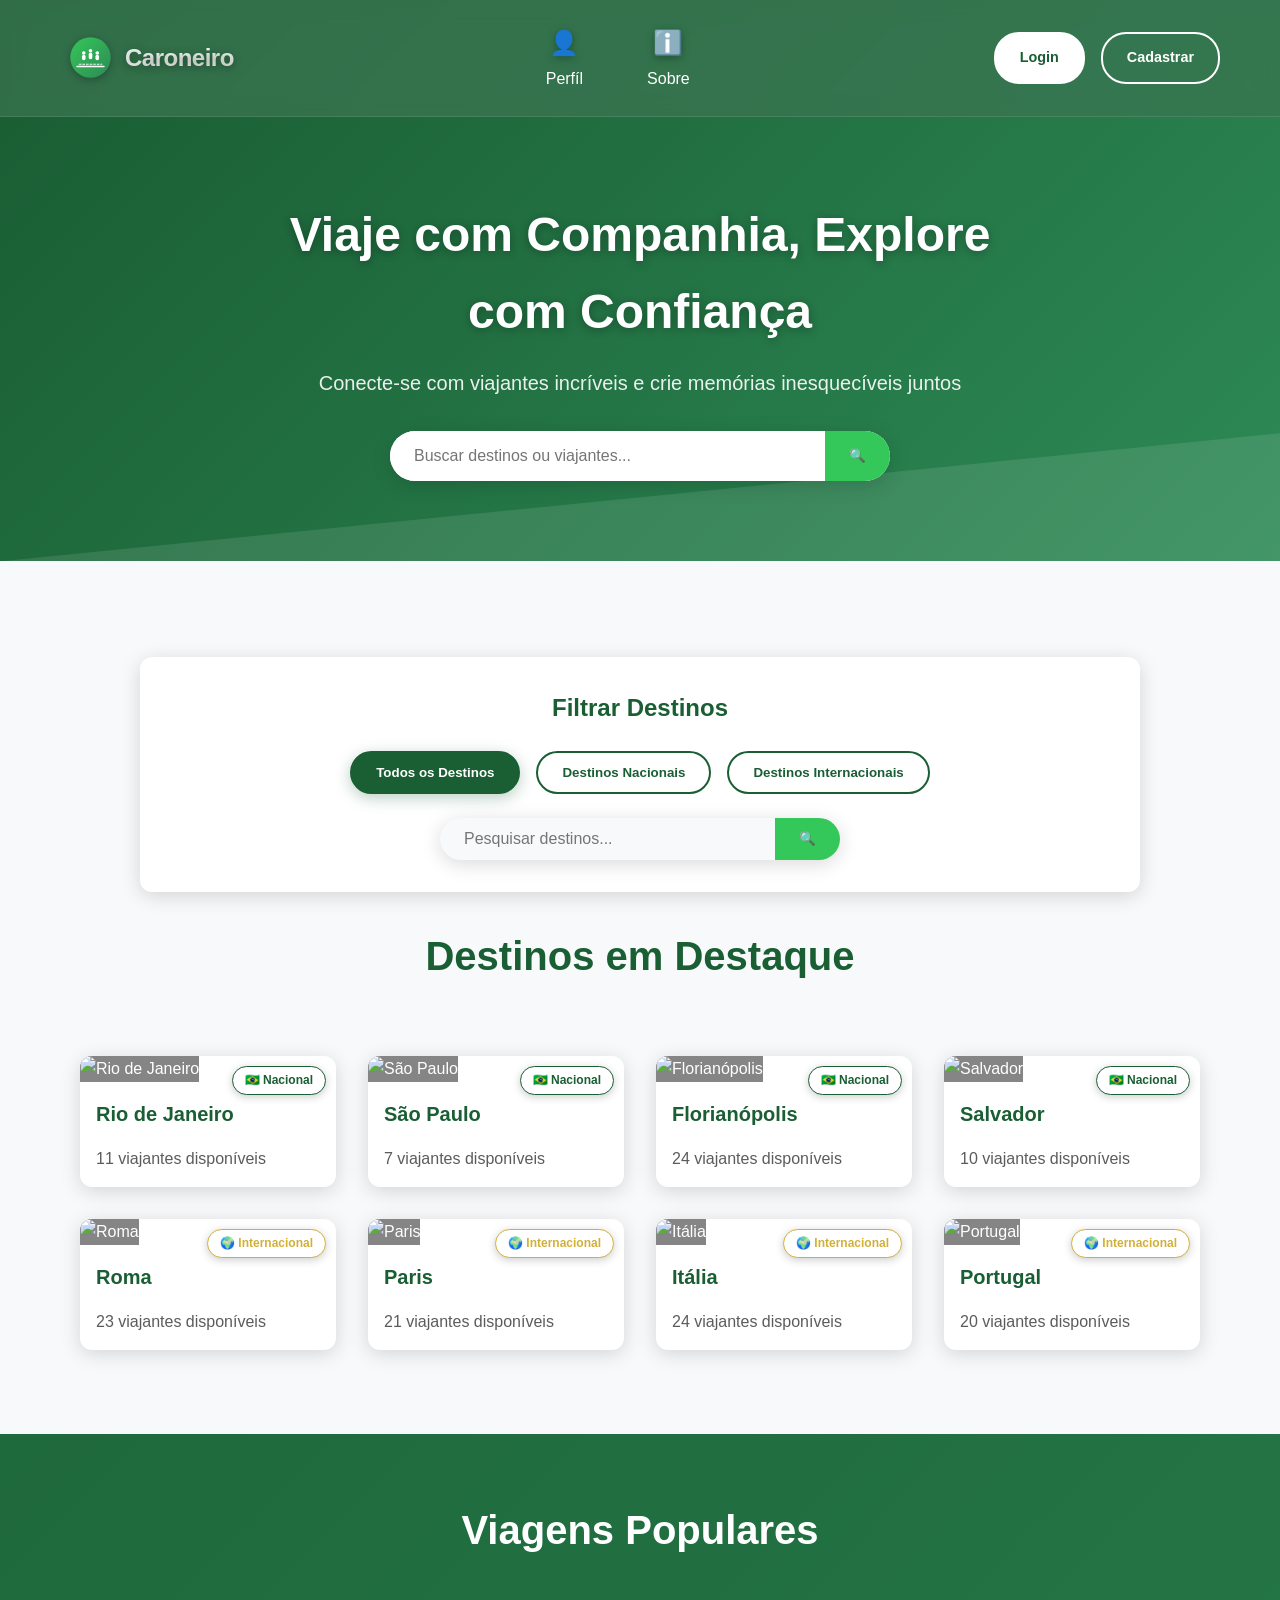
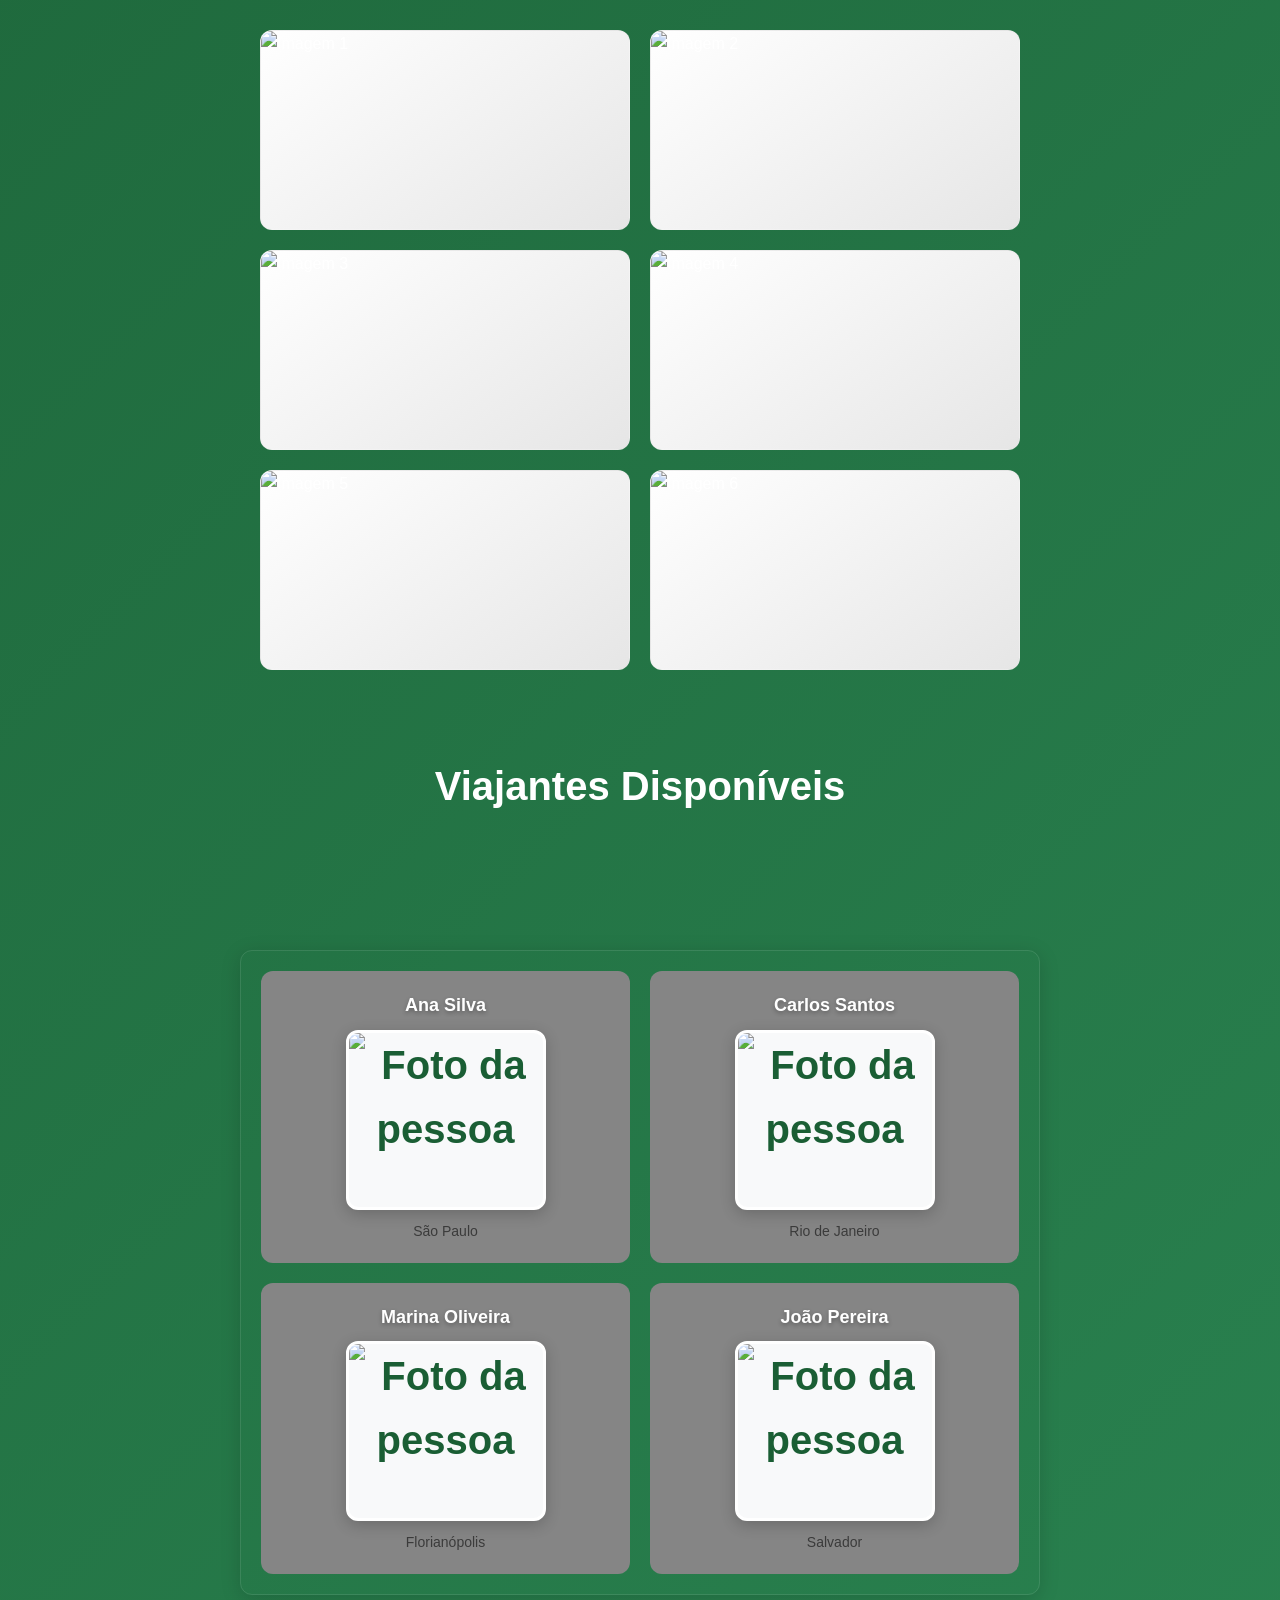
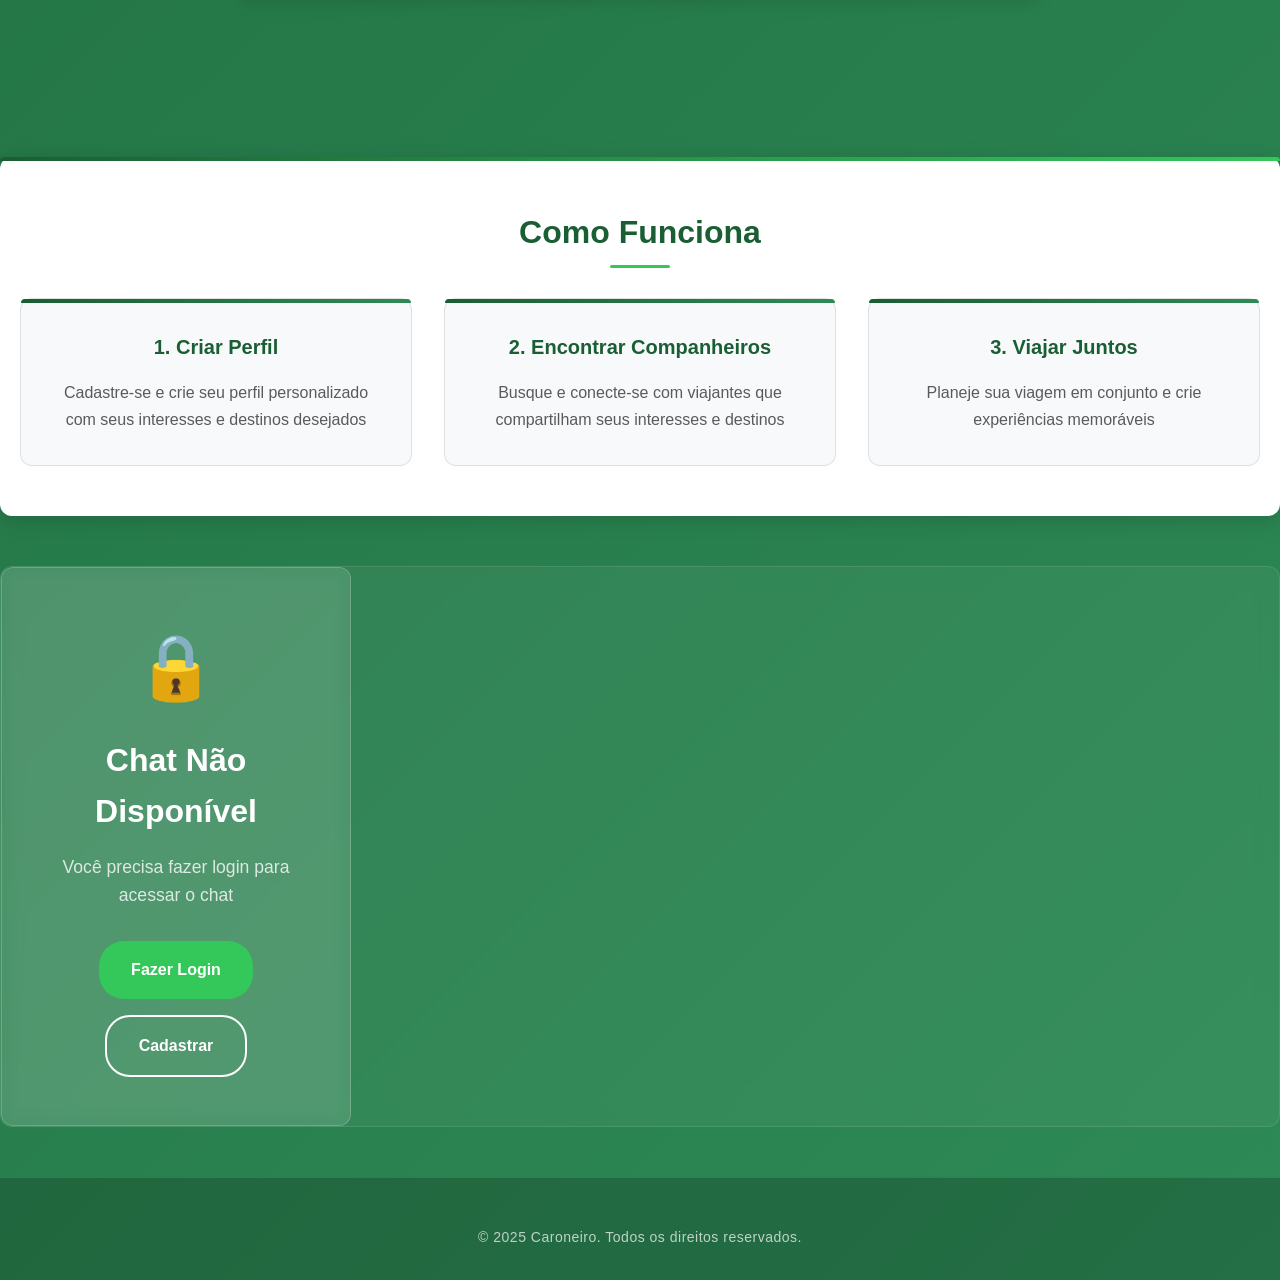
==== commit f84d0b28: "Caroneiro 1.16" ====
--- a/index.html
+++ b/index.html
@@ -37,7 +37,6 @@
             <nav>
                 <ul>
                     <li><a href="perfil.html"><span>👤</span><span>Perfíl</span></a></li>
-                    <li><a href="Chat.html"><span>💬</span><span>Chat</span></a></li>
                     <li><a href="Sobre-nos.html"><span>ℹ️</span><span>Sobre</span></a></li>
                 </ul>
             </nav>
